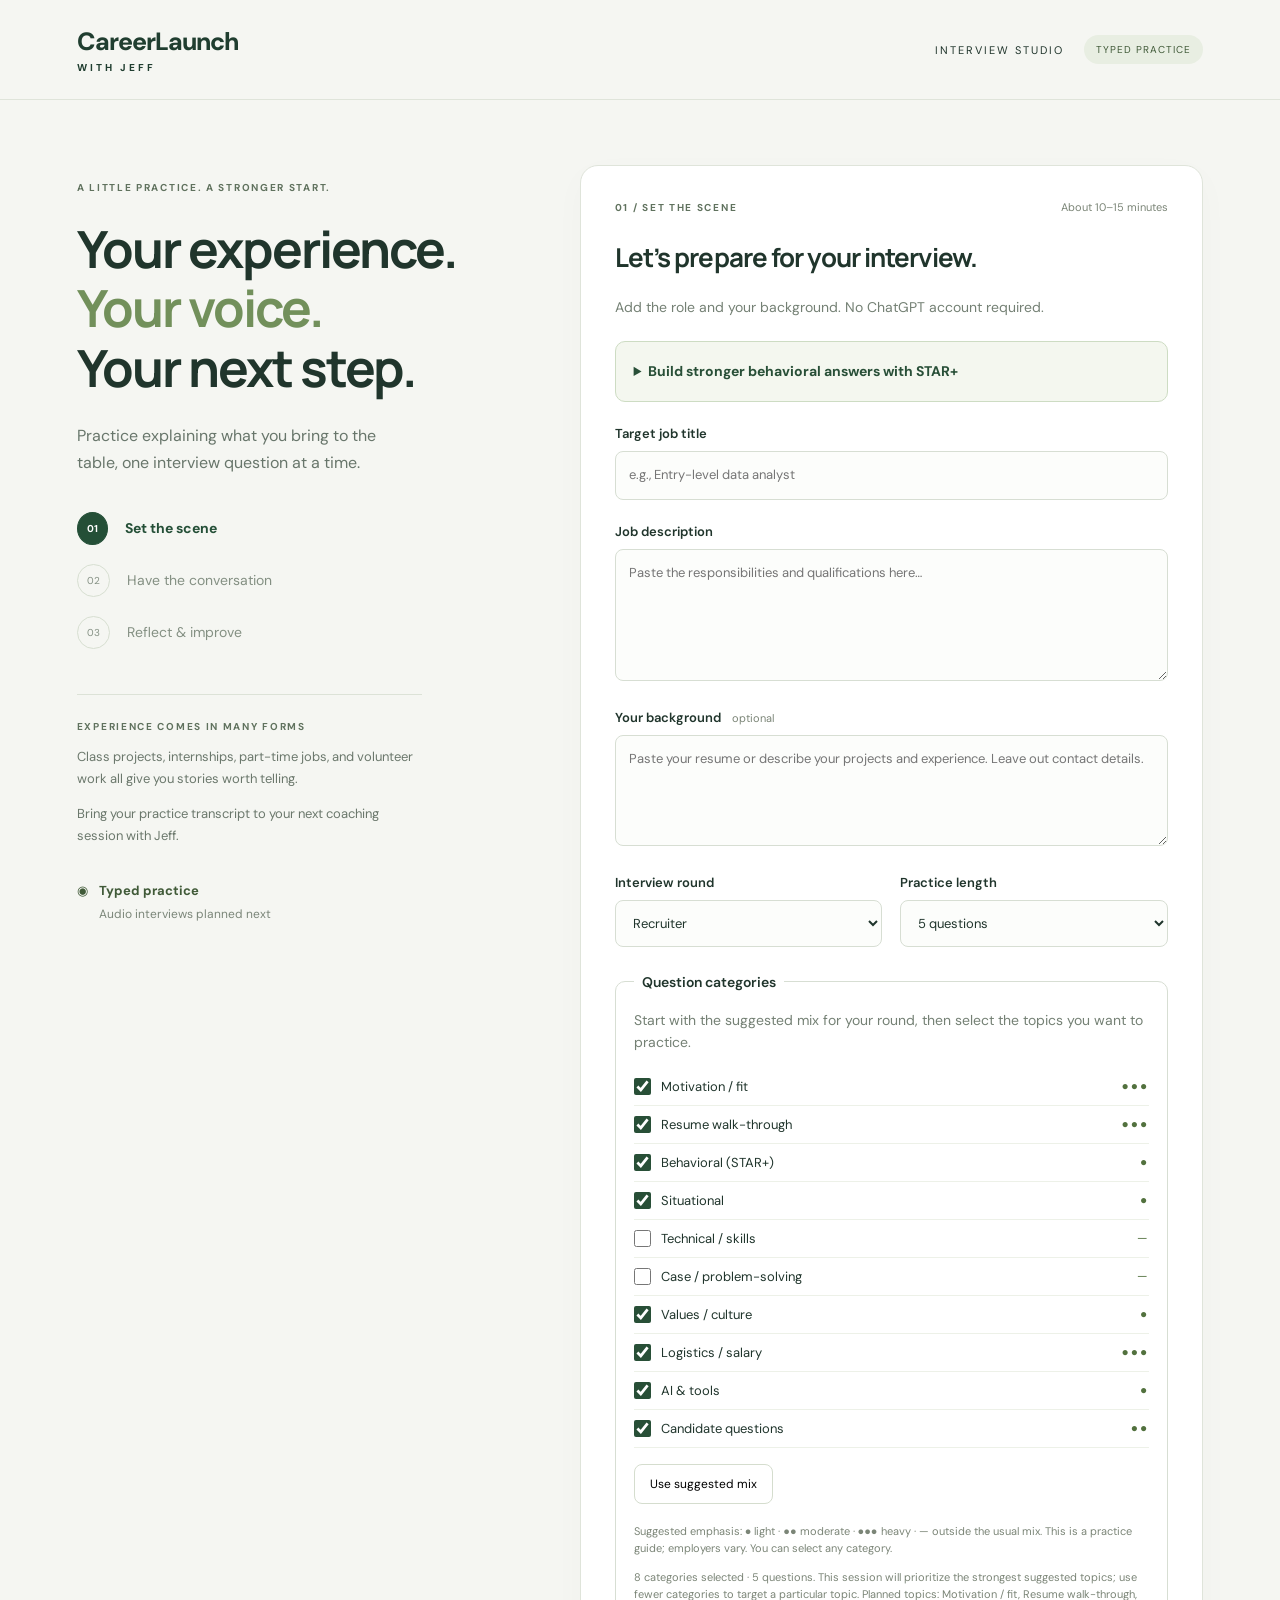
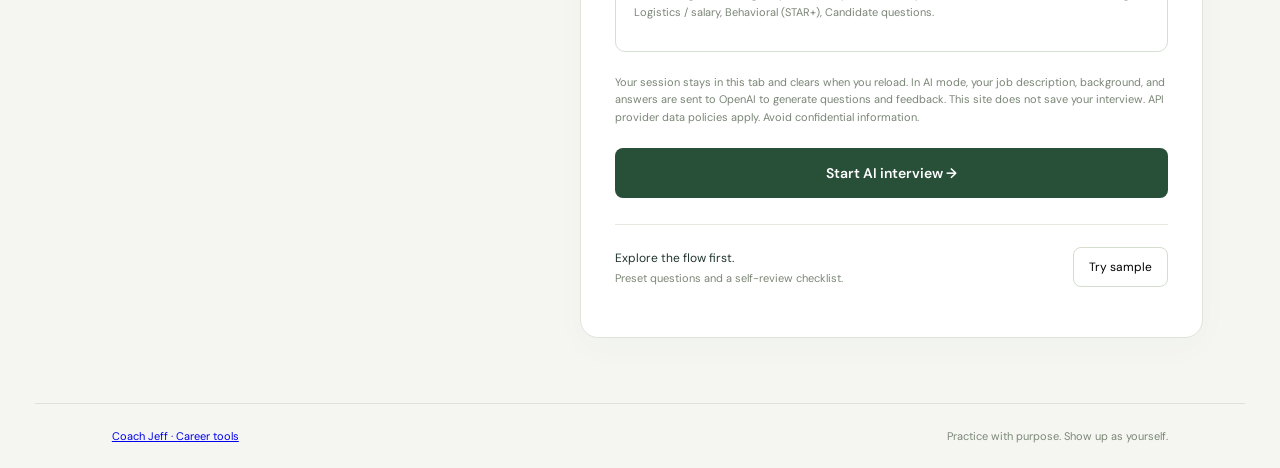
==== interview/index.html @ 8af9d95c "Add files via upload" ====
<!doctype html>
<html lang="en"><head><meta charset="utf-8"><meta name="viewport" content="width=device-width,initial-scale=1"><title>Interview Practice | Coach Jeff</title><meta name="description" content="Practice a typed interview tailored to your target job, then review your answers. No ChatGPT account required."><link rel="stylesheet" href="/interview/style.css"><script type="module" src="/interview/app.js"></script></head>
<body><header><a class="brand" href="/">CareerLaunch<span>WITH JEFF</span></a><div class="headerRight">INTERVIEW STUDIO <span class="pill">TYPED PRACTICE</span></div></header>
<main><aside><div class="eyebrow">A LITTLE PRACTICE. A STRONGER START.</div><h1>Your experience.<br><em>Your voice.</em><br>Your next step.</h1><p class="intro">Practice explaining what you bring to the table, one interview question at a time.</p><div class="steps" id="steps"><div class="step active"><span>01</span>Set the scene</div><div class="step"><span>02</span>Have the conversation</div><div class="step"><span>03</span>Reflect &amp; improve</div></div><div class="coach"><div class="eyebrow">EXPERIENCE COMES IN MANY FORMS</div><p>Class projects, internships, part-time jobs, and volunteer work all give you stories worth telling.</p><p>Bring your practice transcript to your next coaching session with Jeff.</p></div><div class="audio">◉ <strong>Typed practice</strong><span>Audio interviews planned next</span></div></aside>
<section class="panel"><section id="setup"><div class="panelTop"><span class="eyebrow">01 / SET THE SCENE</span><span class="small">About 10–15 minutes</span></div><h2 tabindex="-1">Let’s prepare for your interview.</h2><p class="muted">Add the role and your background. No ChatGPT account required.</p><details class="star-guide"><summary>Build stronger behavioral answers with STAR+</summary><p>Use this structure for questions about a past experience. For other question types, answer directly using a format that fits.</p><dl class="star-steps"><div><dt>S · Situation</dt><dd>Set the context.</dd></div><div><dt>T · Task</dt><dd>Explain your responsibility.</dd></div><div><dt>A · Action</dt><dd>Describe what you personally did.</dd></div><div><dt>R · Result</dt><dd>Share the outcome or lesson. Use numbers only when you know them.</dd></div><div class="star-plus"><dt>+ · Connect to the job posting</dt><dd>Name a skill or requirement in the posting and explain how your example prepares you to meet it.</dd></div></dl><p><strong>Example connection:</strong> “That experience improving inventory accuracy would help me meet your requirement for accurate reporting.” Use a connection supported by your own experience and the actual posting.</p></details><form id="setup-form"><label for="role">Target job title</label><input id="role" required maxlength="120" placeholder="e.g., Entry-level data analyst"><label for="job">Job description</label><textarea id="job" required maxlength="16000" rows="5" placeholder="Paste the responsibilities and qualifications here…"></textarea><label for="resume">Your background <span class="small">optional</span></label><textarea id="resume" maxlength="16000" rows="4" placeholder="Paste your resume or describe your projects and experience. Leave out contact details."></textarea><div class="two"><div><label for="round">Interview round</label><select id="round"><option value="pre-screen">Pre-screen</option><option value="recruiter" selected>Recruiter</option><option value="hiring-manager">Hiring manager</option><option value="technical-case">Technical / case</option><option value="panel">Panel</option><option value="final">Final</option></select></div><div><label for="length">Practice length</label><select id="length"><option value="5">5 questions</option><option value="8">8 questions</option></select></div></div><fieldset class="focus-options"><legend>Question categories</legend><p class="muted">Start with the suggested mix for your round, then select the topics you want to practice.</p><div id="focus-options"></div><button type="button" class="secondary" id="reset-focus">Use suggested mix</button><p class="small">Suggested emphasis: ● light · ●● moderate · ●●● heavy · — outside the usual mix. This is a practice guide; employers vary. You can select any category.</p><p class="small" id="focus-summary" role="status"></p></fieldset><p class="privacy">Your session stays in this tab and clears when you reload. In AI mode, your job description, background, and answers are sent to OpenAI to generate questions and feedback. This site does not save your interview. API provider data policies apply. Avoid confidential information.</p><button class="primary" id="start" type="submit">Start AI interview →</button></form><div class="sample"><span>Explore the flow first.<small>Preset questions and a self-review checklist.</small></span><button class="secondary" id="sample" type="button">Try sample</button></div></section>
<section id="interview" class="hidden"><div class="panelTop"><span class="eyebrow">02 / THE CONVERSATION</span><span class="pill" id="mode"></span></div><h2 id="interview-title" tabindex="-1"></h2><div class="progress"><div id="progress"></div></div><p class="small" id="count"></p><div class="conversation" id="conversation" role="log" aria-label="Interview transcript" aria-live="polite"></div><form id="answer-form"><div class="star-reminder" id="star-reminder"><strong>Behavioral answer? Use STAR+</strong><p>Situation → Task → Action → Result → <strong>Connect to the job posting.</strong></p><p>Close with how your example prepares you for a specific requirement of this role. For other questions, use a format that fits.</p></div><label for="answer">Your answer</label><textarea id="answer" maxlength="5000" rows="5" required aria-describedby="star-reminder" placeholder="For a behavioral question: explain the situation, your task, your actions, the result, and how it connects to the job posting."></textarea><button class="primary" id="send" type="submit">Send answer →</button></form><button class="primary hidden" id="back-review">Return to review →</button><div class="actions"><button data-download>Download transcript</button><button data-reset>Start over</button></div></section>
<section id="review" class="hidden"><div class="panelTop"><span class="eyebrow">03 / REFLECT &amp; IMPROVE</span><span class="pill" id="review-mode"></span></div><h2 tabindex="-1">You put in the practice.</h2><p class="muted">Choose one thing to strengthen for next time.</p><div id="feedback" class="report"></div><div id="self-review" class="review hidden"><h3>Review your answers</h3><p>This sample uses preset questions. It has not assessed your answers.</p><label class="check"><input type="checkbox">Did I answer the question directly?</label><label class="check"><input type="checkbox">For behavioral answers, did I explain the Situation and my Task?</label><label class="check"><input type="checkbox">Did I explain the Actions I personally took?</label><label class="check"><input type="checkbox">Did I include a specific Result or lesson?</label><label class="check"><input type="checkbox">Did I add the +: connect my example to a specific skill or requirement in the job posting? If I did not provide a posting in sample mode, have I identified one to check?</label><label class="check"><input type="checkbox">Does the answer sound like something I would actually say?</label><h3>Your next coaching conversation</h3><p>Pick the answer you found hardest and bring it to Jeff. Work together on a clearer example, then practice it again.</p></div><p id="ai-note" class="small">AI feedback is practice guidance, not a hiring prediction. Review suggestions before adopting them.</p><button class="primary" data-download>Download session &amp; review ↓</button><div class="actions"><button id="view-transcript">View transcript</button><button data-reset>Practice again</button></div></section>
<p class="status" id="status" role="status" aria-live="polite"></p><div id="error" class="error hidden" role="alert"></div></section></main><footer><a href="/">Coach Jeff · Career tools</a><span>Practice with purpose. Show up as yourself.</span></footer><noscript>This interview tool requires JavaScript. Enable it in your browser to practice.</noscript></body></html>
---- interview/style.css ----
@import url('https://fonts.googleapis.com/css2?family=DM+Sans:wght@400;500;600;700&family=Manrope:wght@400;500;600;700;800&display=swap');
*{box-sizing:border-box}body{margin:0;background:#f5f6f2;color:#20352c;font-family:'DM Sans',Arial,sans-serif;font-size:16px}header{height:100px;display:flex;align-items:center;justify-content:space-between;padding:0 6%;border-bottom:1px solid #dfe4da}.brand{text-decoration:none;color:#203e30;font-size:25px;font-weight:800;letter-spacing:-1px}.brand span{display:block;letter-spacing:3px;font-size:10px;margin-top:3px}.headerRight{display:flex;gap:20px;align-items:center;font-size:11px;letter-spacing:2px}.pill{font-size:10px;letter-spacing:1px;background:#e8eee2;padding:8px 12px;border-radius:30px;color:#405a38;white-space:nowrap}main{max-width:1370px;margin:auto;display:grid;grid-template-columns: .85fr 1.25fr;gap:7%;padding:65px 6%}aside{padding-top:16px}.eyebrow{font-size:10px;letter-spacing:1.7px;font-weight:700;color:#60725e}h1{font-family:'Manrope',Arial,sans-serif;font-size:clamp(34px,4vw,57px);line-height:1.16;letter-spacing:-2px;margin:25px 0}h1 em{font-style:normal;color:#72905b}.intro{color:#68766b;line-height:1.7;max-width:340px}.steps{margin:35px 0 45px;display:grid;gap:19px}.step{color:#849083;font-size:14px;display:flex;align-items:center;gap:17px}.step span{border:1px solid #d7dfd1;border-radius:50%;padding:9px;font-size:10px}.step.active{color:#244f37;font-weight:700}.step.active span{background:#244f37;color:white;border-color:#244f37}.coach{border-top:1px solid #dce2d7;padding-top:25px;max-width:345px}.coach p{font-size:13px;line-height:1.7;color:#6b786c}.audio{margin-top:35px;font-size:13px;color:#405a38}.audio strong{margin-left:8px}.audio span{display:block;color:#7b8679;font-size:12px;margin:7px 0 0 22px}.panel{background:white;border:1px solid #dfe4da;box-shadow:0 10px 35px #28422b06;border-radius:18px;padding:34px;min-width:0}.panelTop{display:flex;justify-content:space-between;gap:12px;align-items:center}h2{font-family:'Manrope',Arial,sans-serif;font-size:26px;letter-spacing:-.9px;line-height:1.3;margin-top:27px}.muted{color:#748074;font-size:14px;line-height:1.6}.small{font-size:11px;color:#7b8577;font-weight:400;letter-spacing:0}label{display:block;font-size:13px;font-weight:600;margin:23px 0 9px}label .small{margin-left:8px}input,textarea,select{width:100%;border:1px solid #d7ded3;background:#fcfdfb;border-radius:8px;padding:13px;font:inherit;font-size:13px;color:#20352c;line-height:1.6}textarea{resize:vertical;min-height:90px}input:focus,textarea:focus,select:focus{outline:2px solid #8ca578;outline-offset:2px}button:focus-visible,a:focus-visible{outline:3px solid #8ca578;outline-offset:4px}.two{display:grid;grid-template-columns:1fr 1fr;gap:18px}.privacy{font-size:11px;color:#798575;line-height:1.6;margin:22px 0}button{font:inherit;cursor:pointer;border:0;background:none}.primary{display:block;width:100%;background:#284f37;color:white;padding:16px;border-radius:8px;font-size:14px;font-weight:600}.primary:hover{background:#1d3e28}button:disabled{opacity:.55;cursor:wait}.sample{border-top:1px solid #e5e9df;margin-top:26px;padding-top:22px;display:flex;align-items:center;justify-content:space-between;gap:15px;font-size:12px}.sample small{display:block;color:#7b8675;font-size:11px;margin-top:5px}.secondary{border:1px solid #d5ddce;border-radius:8px;padding:11px 15px;white-space:nowrap;font-size:12px}.error{background:#fff1e9;padding:14px;color:#803d24;font-size:13px;line-height:1.6;border-radius:8px;margin:15px 0}.progress{height:4px;background:#edf1e8;border-radius:4px}.progress div{height:100%;background:#75975a;transition:width .2s}.conversation{max-height:420px;overflow:auto;margin:24px 0}.message{padding:18px 20px;background:#f3f6ee;border-radius:10px;margin-bottom:14px;white-space:pre-wrap}.message.user{background:#f8f8f6;margin-left:25px}.message span{font-size:10px;letter-spacing:1px;font-weight:700;color:#728166}.message p{font-size:14px;line-height:1.75;margin-bottom:0}.actions{display:flex;justify-content:space-between;margin-top:20px}.actions button{font-size:12px;color:#637459;text-decoration:underline}.review{background:#f4f7ef;padding:22px;border-radius:12px;margin:25px 0}.review h3{font-size:16px}.review p{font-size:13px;line-height:1.7;color:#66725f}.check{display:flex;align-items:flex-start;gap:12px;line-height:1.6;font-weight:400}.check input{width:auto;accent-color:#284f37;margin-top:3px}.report{white-space:pre-wrap;line-height:1.8;font-size:14px;margin:25px 0}footer{max-width:1210px;margin:0 auto;padding:25px 6%;border-top:1px solid #dce2d7;color:#7b8776;font-size:11px;display:flex;justify-content:space-between;gap:20px}@media(max-width:800px){header{height:80px;padding:0 6%}.headerRight{font-size:0;gap:0}main{display:block;padding-top:30px}h1{font-size:38px}aside{padding-bottom:25px}aside h1 br{display:none}h1 em{margin:0 8px}.steps,.coach,.audio{display:none}.intro{max-width:none}.panel{padding:23px}h2{font-size:23px}.two{gap:12px}.panelTop{flex-wrap:wrap}footer{margin-top:20px;flex-wrap:wrap}}

.hidden{display:none!important}.status{font-size:12px;color:#65755f;margin:16px 0}.message p{overflow-wrap:anywhere}.report{overflow-wrap:anywhere}button:disabled{cursor:not-allowed}aside h1{font-size:clamp(34px,4vw,54px)}
.focus-options{margin:26px 0 0;border:1px solid #d7ded3;border-radius:10px;padding:18px}.focus-options legend{padding:0 8px;font-size:14px;font-weight:600}.focus-options .muted{margin-top:0}.focus-option{display:flex;align-items:center;gap:10px;margin:0;padding:10px 0;font-weight:400;border-bottom:1px solid #edf1e8;cursor:pointer}.focus-option input{width:17px;height:17px;margin:0;accent-color:#284f37;flex:none}.focus-option span:first-of-type{flex:1}.focus-weight{font-size:12px;color:#52713e;min-width:50px;text-align:right;letter-spacing:2px}.focus-options .secondary{margin:16px 0 8px}.focus-options .small{line-height:1.6}

.star-guide,.star-reminder{margin:22px 0;padding:18px;border:1px solid #cddcc3;border-radius:10px;background:#f4f7ef;font-size:14px;line-height:1.65;overflow-wrap:anywhere}
.star-guide summary{font-weight:700;cursor:pointer;color:#284f37}
.star-guide summary:focus-visible{outline:3px solid #8ca578;outline-offset:4px}
.star-guide p,.star-reminder p{margin:10px 0 0;color:#405440}
.star-steps{margin:16px 0;display:grid;gap:10px}
.star-steps div{padding:10px 12px;background:#fff;border-radius:7px}
.star-steps dt{font-weight:700;color:#284f37}
.star-steps dd{margin:3px 0 0}
.star-steps .star-plus{border-left:4px solid #52713e;background:#e8eee2}
@media(max-width:600px){.star-guide,.star-reminder{padding:14px;font-size:14px}.star-steps div{padding:9px 10px}}
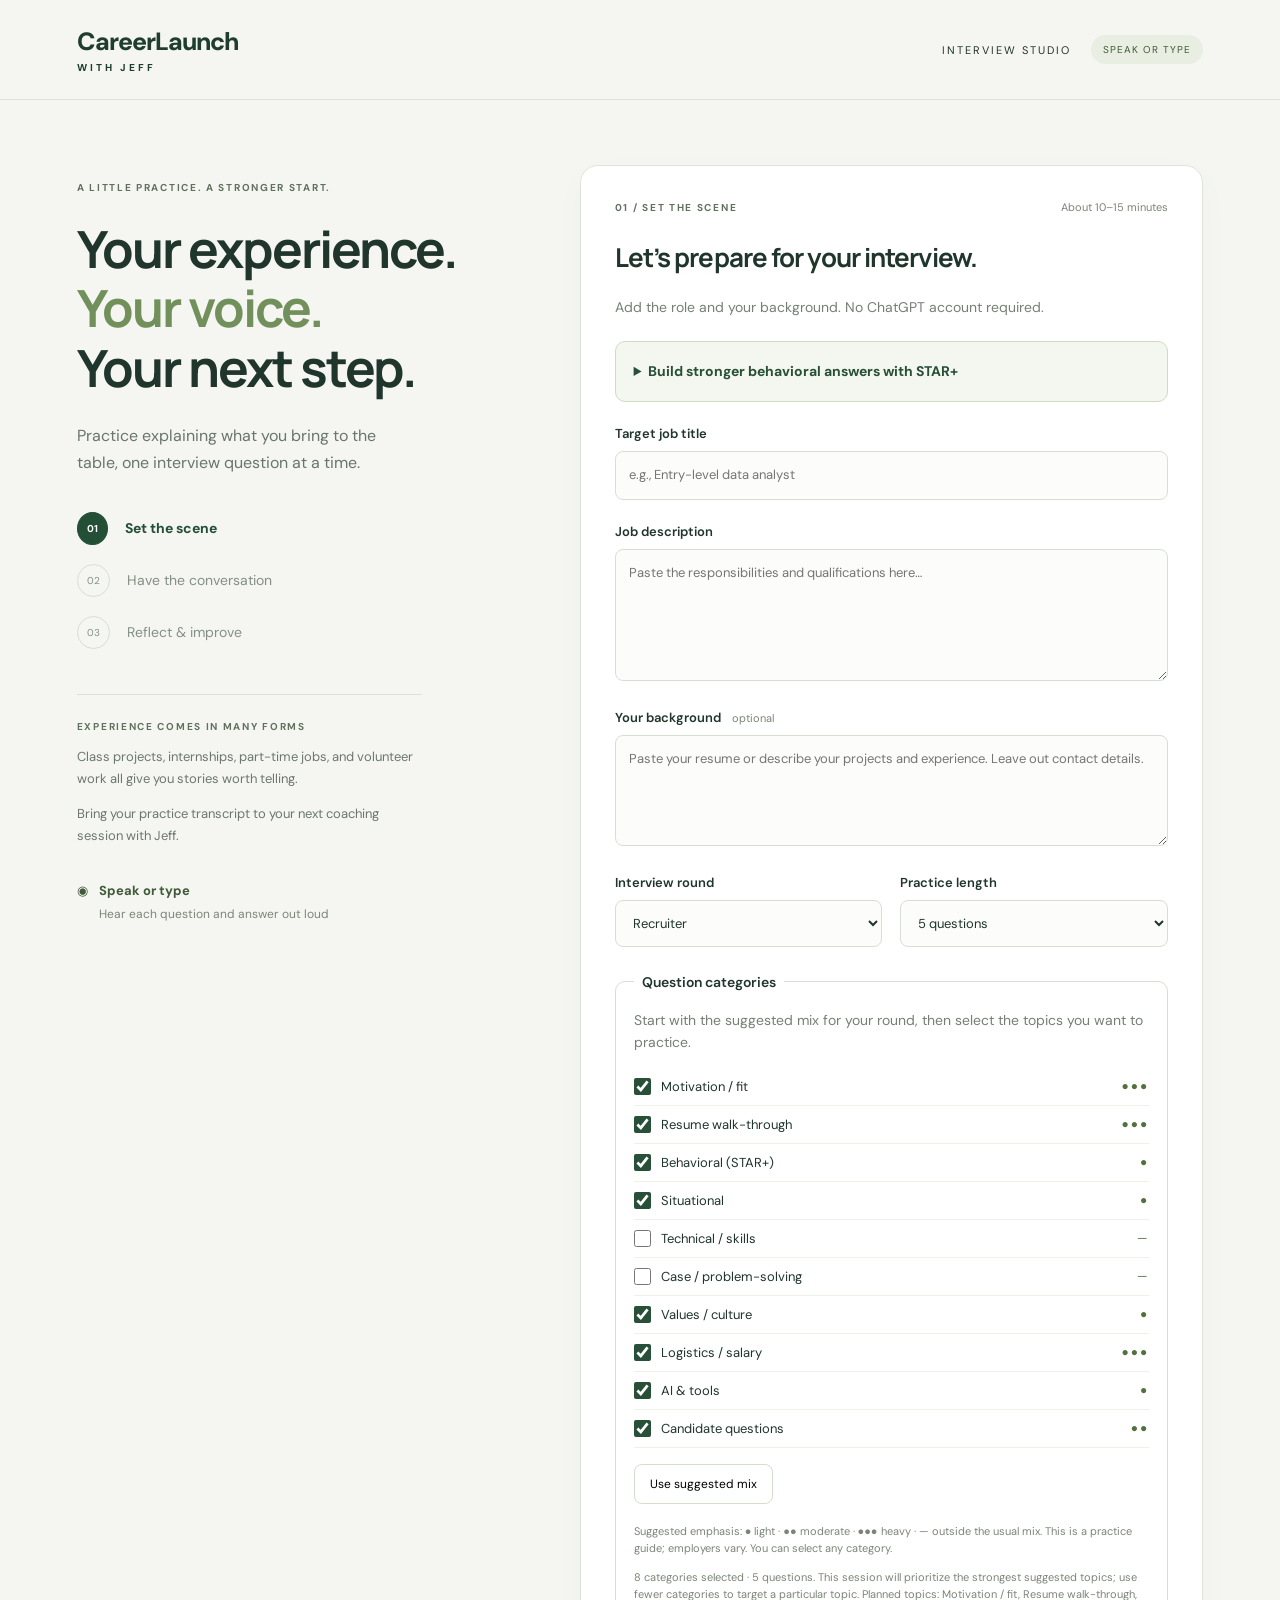
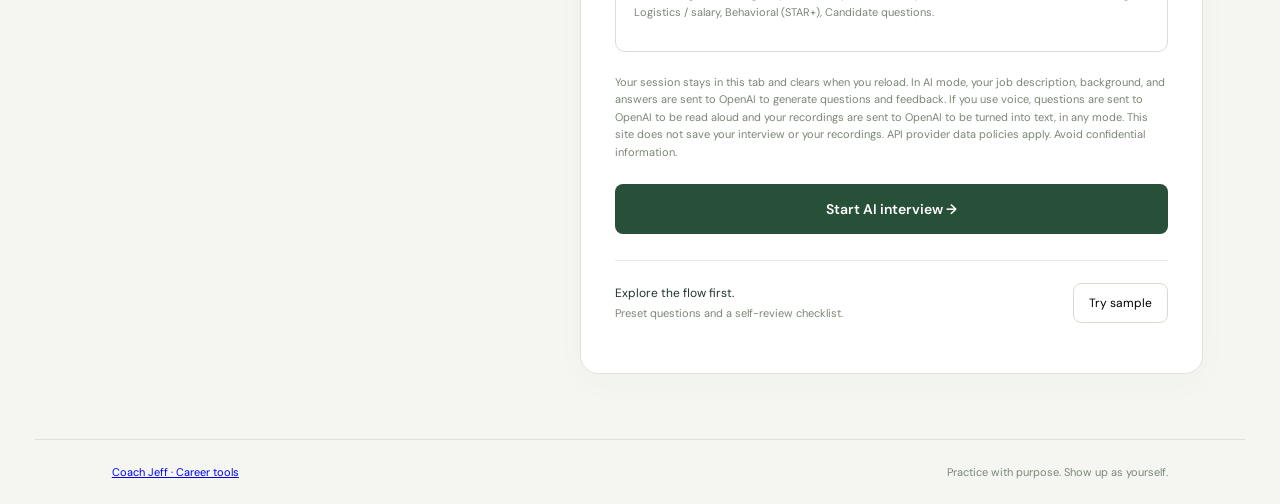
==== commit c012a214: "Add voice practice, 10-question option, and answer-by-answer feedback - Read interviewer questions a" ====
--- a/interview/index.html
+++ b/interview/index.html
@@ -1,8 +1,8 @@
 <!doctype html>
-<html lang="en"><head><meta charset="utf-8"><meta name="viewport" content="width=device-width,initial-scale=1"><title>Interview Practice | Coach Jeff</title><meta name="description" content="Practice a typed interview tailored to your target job, then review your answers. No ChatGPT account required."><link rel="stylesheet" href="/interview/style.css"><script type="module" src="/interview/app.js"></script></head>
-<body><header><a class="brand" href="/">CareerLaunch<span>WITH JEFF</span></a><div class="headerRight">INTERVIEW STUDIO <span class="pill">TYPED PRACTICE</span></div></header>
-<main><aside><div class="eyebrow">A LITTLE PRACTICE. A STRONGER START.</div><h1>Your experience.<br><em>Your voice.</em><br>Your next step.</h1><p class="intro">Practice explaining what you bring to the table, one interview question at a time.</p><div class="steps" id="steps"><div class="step active"><span>01</span>Set the scene</div><div class="step"><span>02</span>Have the conversation</div><div class="step"><span>03</span>Reflect &amp; improve</div></div><div class="coach"><div class="eyebrow">EXPERIENCE COMES IN MANY FORMS</div><p>Class projects, internships, part-time jobs, and volunteer work all give you stories worth telling.</p><p>Bring your practice transcript to your next coaching session with Jeff.</p></div><div class="audio">◉ <strong>Typed practice</strong><span>Audio interviews planned next</span></div></aside>
-<section class="panel"><section id="setup"><div class="panelTop"><span class="eyebrow">01 / SET THE SCENE</span><span class="small">About 10–15 minutes</span></div><h2 tabindex="-1">Let’s prepare for your interview.</h2><p class="muted">Add the role and your background. No ChatGPT account required.</p><details class="star-guide"><summary>Build stronger behavioral answers with STAR+</summary><p>Use this structure for questions about a past experience. For other question types, answer directly using a format that fits.</p><dl class="star-steps"><div><dt>S · Situation</dt><dd>Set the context.</dd></div><div><dt>T · Task</dt><dd>Explain your responsibility.</dd></div><div><dt>A · Action</dt><dd>Describe what you personally did.</dd></div><div><dt>R · Result</dt><dd>Share the outcome or lesson. Use numbers only when you know them.</dd></div><div class="star-plus"><dt>+ · Connect to the job posting</dt><dd>Name a skill or requirement in the posting and explain how your example prepares you to meet it.</dd></div></dl><p><strong>Example connection:</strong> “That experience improving inventory accuracy would help me meet your requirement for accurate reporting.” Use a connection supported by your own experience and the actual posting.</p></details><form id="setup-form"><label for="role">Target job title</label><input id="role" required maxlength="120" placeholder="e.g., Entry-level data analyst"><label for="job">Job description</label><textarea id="job" required maxlength="16000" rows="5" placeholder="Paste the responsibilities and qualifications here…"></textarea><label for="resume">Your background <span class="small">optional</span></label><textarea id="resume" maxlength="16000" rows="4" placeholder="Paste your resume or describe your projects and experience. Leave out contact details."></textarea><div class="two"><div><label for="round">Interview round</label><select id="round"><option value="pre-screen">Pre-screen</option><option value="recruiter" selected>Recruiter</option><option value="hiring-manager">Hiring manager</option><option value="technical-case">Technical / case</option><option value="panel">Panel</option><option value="final">Final</option></select></div><div><label for="length">Practice length</label><select id="length"><option value="5">5 questions</option><option value="8">8 questions</option></select></div></div><fieldset class="focus-options"><legend>Question categories</legend><p class="muted">Start with the suggested mix for your round, then select the topics you want to practice.</p><div id="focus-options"></div><button type="button" class="secondary" id="reset-focus">Use suggested mix</button><p class="small">Suggested emphasis: ● light · ●● moderate · ●●● heavy · — outside the usual mix. This is a practice guide; employers vary. You can select any category.</p><p class="small" id="focus-summary" role="status"></p></fieldset><p class="privacy">Your session stays in this tab and clears when you reload. In AI mode, your job description, background, and answers are sent to OpenAI to generate questions and feedback. This site does not save your interview. API provider data policies apply. Avoid confidential information.</p><button class="primary" id="start" type="submit">Start AI interview →</button></form><div class="sample"><span>Explore the flow first.<small>Preset questions and a self-review checklist.</small></span><button class="secondary" id="sample" type="button">Try sample</button></div></section>
-<section id="interview" class="hidden"><div class="panelTop"><span class="eyebrow">02 / THE CONVERSATION</span><span class="pill" id="mode"></span></div><h2 id="interview-title" tabindex="-1"></h2><div class="progress"><div id="progress"></div></div><p class="small" id="count"></p><div class="conversation" id="conversation" role="log" aria-label="Interview transcript" aria-live="polite"></div><form id="answer-form"><div class="star-reminder" id="star-reminder"><strong>Behavioral answer? Use STAR+</strong><p>Situation → Task → Action → Result → <strong>Connect to the job posting.</strong></p><p>Close with how your example prepares you for a specific requirement of this role. For other questions, use a format that fits.</p></div><label for="answer">Your answer</label><textarea id="answer" maxlength="5000" rows="5" required aria-describedby="star-reminder" placeholder="For a behavioral question: explain the situation, your task, your actions, the result, and how it connects to the job posting."></textarea><button class="primary" id="send" type="submit">Send answer →</button></form><button class="primary hidden" id="back-review">Return to review →</button><div class="actions"><button data-download>Download transcript</button><button data-reset>Start over</button></div></section>
-<section id="review" class="hidden"><div class="panelTop"><span class="eyebrow">03 / REFLECT &amp; IMPROVE</span><span class="pill" id="review-mode"></span></div><h2 tabindex="-1">You put in the practice.</h2><p class="muted">Choose one thing to strengthen for next time.</p><div id="feedback" class="report"></div><div id="self-review" class="review hidden"><h3>Review your answers</h3><p>This sample uses preset questions. It has not assessed your answers.</p><label class="check"><input type="checkbox">Did I answer the question directly?</label><label class="check"><input type="checkbox">For behavioral answers, did I explain the Situation and my Task?</label><label class="check"><input type="checkbox">Did I explain the Actions I personally took?</label><label class="check"><input type="checkbox">Did I include a specific Result or lesson?</label><label class="check"><input type="checkbox">Did I add the +: connect my example to a specific skill or requirement in the job posting? If I did not provide a posting in sample mode, have I identified one to check?</label><label class="check"><input type="checkbox">Does the answer sound like something I would actually say?</label><h3>Your next coaching conversation</h3><p>Pick the answer you found hardest and bring it to Jeff. Work together on a clearer example, then practice it again.</p></div><p id="ai-note" class="small">AI feedback is practice guidance, not a hiring prediction. Review suggestions before adopting them.</p><button class="primary" data-download>Download session &amp; review ↓</button><div class="actions"><button id="view-transcript">View transcript</button><button data-reset>Practice again</button></div></section>
+<html lang="en"><head><meta charset="utf-8"><meta name="viewport" content="width=device-width,initial-scale=1"><title>Interview Practice | Coach Jeff</title><meta name="description" content="Practice a spoken or typed interview tailored to your target job, then review your answers. No ChatGPT account required."><link rel="stylesheet" href="/interview/style.css"><script type="module" src="/interview/app.js"></script></head>
+<body><header><a class="brand" href="/">CareerLaunch<span>WITH JEFF</span></a><div class="headerRight">INTERVIEW STUDIO <span class="pill">SPEAK OR TYPE</span></div></header>
+<main><aside><div class="eyebrow">A LITTLE PRACTICE. A STRONGER START.</div><h1>Your experience.<br><em>Your voice.</em><br>Your next step.</h1><p class="intro">Practice explaining what you bring to the table, one interview question at a time.</p><div class="steps" id="steps"><div class="step active"><span>01</span>Set the scene</div><div class="step"><span>02</span>Have the conversation</div><div class="step"><span>03</span>Reflect &amp; improve</div></div><div class="coach"><div class="eyebrow">EXPERIENCE COMES IN MANY FORMS</div><p>Class projects, internships, part-time jobs, and volunteer work all give you stories worth telling.</p><p>Bring your practice transcript to your next coaching session with Jeff.</p></div><div class="audio">◉ <strong>Speak or type</strong><span>Hear each question and answer out loud</span></div></aside>
+<section class="panel"><section id="setup"><div class="panelTop"><span class="eyebrow">01 / SET THE SCENE</span><span class="small">About 10–15 minutes</span></div><h2 tabindex="-1">Let’s prepare for your interview.</h2><p class="muted">Add the role and your background. No ChatGPT account required.</p><details class="star-guide"><summary>Build stronger behavioral answers with STAR+</summary><p>Use this structure for questions about a past experience. For other question types, answer directly using a format that fits.</p><dl class="star-steps"><div><dt>S · Situation</dt><dd>Set the context.</dd></div><div><dt>T · Task</dt><dd>Explain your responsibility.</dd></div><div><dt>A · Action</dt><dd>Describe what you personally did.</dd></div><div><dt>R · Result</dt><dd>Share the outcome or lesson. Use numbers only when you know them.</dd></div><div class="star-plus"><dt>+ · Connect to the job posting</dt><dd>Name a skill or requirement in the posting and explain how your example prepares you to meet it.</dd></div></dl><p><strong>Example connection:</strong> “That experience improving inventory accuracy would help me meet your requirement for accurate reporting.” Use a connection supported by your own experience and the actual posting.</p></details><form id="setup-form"><label for="role">Target job title</label><input id="role" required maxlength="120" placeholder="e.g., Entry-level data analyst"><label for="job">Job description</label><textarea id="job" required maxlength="16000" rows="5" placeholder="Paste the responsibilities and qualifications here…"></textarea><label for="resume">Your background <span class="small">optional</span></label><textarea id="resume" maxlength="16000" rows="4" placeholder="Paste your resume or describe your projects and experience. Leave out contact details."></textarea><div class="two"><div><label for="round">Interview round</label><select id="round"><option value="pre-screen">Pre-screen</option><option value="recruiter" selected>Recruiter</option><option value="hiring-manager">Hiring manager</option><option value="technical-case">Technical / case</option><option value="panel">Panel</option><option value="final">Final</option></select></div><div><label for="length">Practice length</label><select id="length"><option value="5">5 questions</option><option value="8">8 questions</option><option value="10">10 questions</option></select></div></div><fieldset class="focus-options"><legend>Question categories</legend><p class="muted">Start with the suggested mix for your round, then select the topics you want to practice.</p><div id="focus-options"></div><button type="button" class="secondary" id="reset-focus">Use suggested mix</button><p class="small">Suggested emphasis: ● light · ●● moderate · ●●● heavy · — outside the usual mix. This is a practice guide; employers vary. You can select any category.</p><p class="small" id="focus-summary" role="status"></p></fieldset><p class="privacy">Your session stays in this tab and clears when you reload. In AI mode, your job description, background, and answers are sent to OpenAI to generate questions and feedback. If you use voice, questions are sent to OpenAI to be read aloud and your recordings are sent to OpenAI to be turned into text, in any mode. This site does not save your interview or your recordings. API provider data policies apply. Avoid confidential information.</p><button class="primary" id="start" type="submit">Start AI interview →</button></form><div class="sample"><span>Explore the flow first.<small>Preset questions and a self-review checklist.</small></span><button class="secondary" id="sample" type="button">Try sample</button></div></section>
+<section id="interview" class="hidden"><div class="panelTop"><span class="eyebrow">02 / THE CONVERSATION</span><span class="pill" id="mode"></span></div><h2 id="interview-title" tabindex="-1"></h2><div class="progress"><div id="progress"></div></div><p class="small" id="count"></p><label class="check voice-toggle"><input type="checkbox" id="read-aloud" checked>🔊 Read questions aloud</label><div class="conversation" id="conversation" role="log" aria-label="Interview transcript" aria-live="polite"></div><form id="answer-form"><div class="star-reminder" id="star-reminder"><strong>Behavioral answer? Use STAR+</strong><p>Situation → Task → Action → Result → <strong>Connect to the job posting.</strong></p><p>Close with how your example prepares you for a specific requirement of this role. For other questions, use a format that fits.</p></div><label for="answer">Your answer</label><textarea id="answer" maxlength="5000" rows="5" required aria-describedby="star-reminder" placeholder="For a behavioral question: explain the situation, your task, your actions, the result, and how it connects to the job posting."></textarea><div class="voice-row"><button type="button" class="secondary" id="record">🎤 Answer out loud</button><span class="small" id="voice-status" role="status" aria-live="polite"></span></div><p class="small">Speak your answer, then check the text before sending. You can also type, or do both.</p><button class="primary" id="send" type="submit">Send answer →</button></form><button class="primary hidden" id="back-review">Return to review →</button><div class="actions"><button data-download>Download transcript</button><button data-reset>Start over</button></div></section>
+<section id="review" class="hidden"><div class="panelTop"><span class="eyebrow">03 / REFLECT &amp; IMPROVE</span><span class="pill" id="review-mode"></span></div><h2 tabindex="-1">You put in the practice.</h2><p class="muted">Choose one thing to strengthen for next time.</p><div id="feedback" class="report"></div><div id="delivery" class="review hidden"><h3>How you sounded</h3><p>For answers you spoke. Counts come from the automatic transcript, so they are approximate. Time and pace guides are practice rules of thumb, not hiring rules.</p><ul id="delivery-list" class="delivery-list"></ul></div><div id="self-review" class="review hidden"><h3>Review your answers</h3><p>This sample uses preset questions. It has not assessed your answers.</p><label class="check"><input type="checkbox">Did I answer the question directly?</label><label class="check"><input type="checkbox">For behavioral answers, did I explain the Situation and my Task?</label><label class="check"><input type="checkbox">Did I explain the Actions I personally took?</label><label class="check"><input type="checkbox">Did I include a specific Result or lesson?</label><label class="check"><input type="checkbox">Did I add the +: connect my example to a specific skill or requirement in the job posting? If I did not provide a posting in sample mode, have I identified one to check?</label><label class="check"><input type="checkbox">Does the answer sound like something I would actually say?</label><h3>Your next coaching conversation</h3><p>Pick the answer you found hardest and bring it to Jeff. Work together on a clearer example, then practice it again.</p></div><p id="ai-note" class="small">AI feedback is practice guidance, not a hiring prediction. Review suggestions before adopting them.</p><button class="primary" data-download>Download session &amp; review ↓</button><div class="actions"><button id="view-transcript">View transcript</button><button data-reset>Practice again</button></div></section>
 <p class="status" id="status" role="status" aria-live="polite"></p><div id="error" class="error hidden" role="alert"></div></section></main><footer><a href="/">Coach Jeff · Career tools</a><span>Practice with purpose. Show up as yourself.</span></footer><noscript>This interview tool requires JavaScript. Enable it in your browser to practice.</noscript></body></html>
--- a/interview/style.css
+++ b/interview/style.css
@@ -14,3 +14,13 @@
 .star-steps dd{margin:3px 0 0}
 .star-steps .star-plus{border-left:4px solid #52713e;background:#e8eee2}
 @media(max-width:600px){.star-guide,.star-reminder{padding:14px;font-size:14px}.star-steps div{padding:9px 10px}}
+
+.voice-toggle{margin:18px 0 0;font-size:13px}
+.message .play{display:inline-block;margin-top:10px;font-size:12px;color:#284f37;border:1px solid #cddcc3;border-radius:20px;padding:5px 12px;background:#fff}
+.message .play:hover{background:#e8eee2}
+.voice-row{display:flex;align-items:center;gap:14px;flex-wrap:wrap;margin:14px 0 6px}
+#record{font-size:13px;padding:12px 16px}
+#record.recording{background:#fff1e9;border-color:#e3b8a3;color:#803d24;font-weight:600}
+.delivery-list{list-style:none;padding:0;margin:12px 0 0;display:grid;gap:10px}
+.delivery-list li{background:#fff;border-radius:7px;padding:10px 12px;font-size:13px;line-height:1.6}
+.delivery-list em{display:block;font-style:normal;color:#803d24;font-size:12px;margin-top:3px}
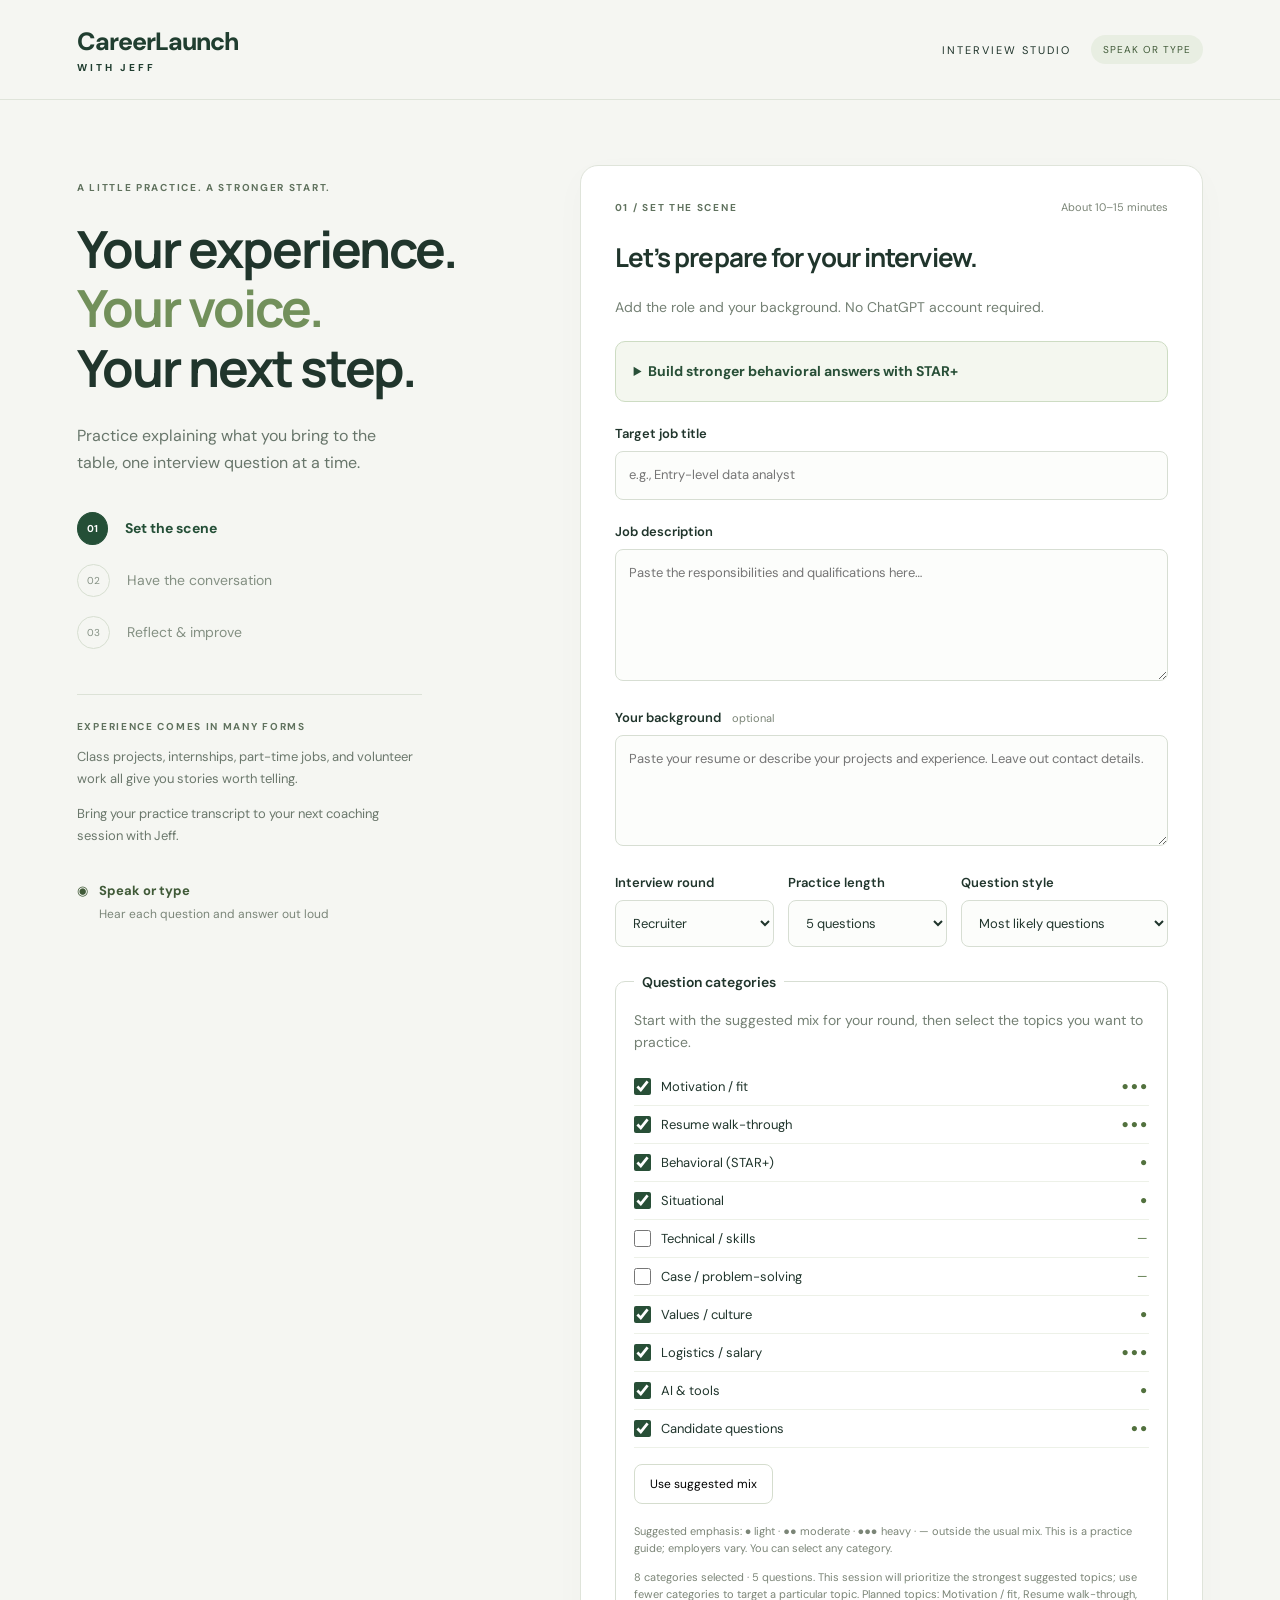
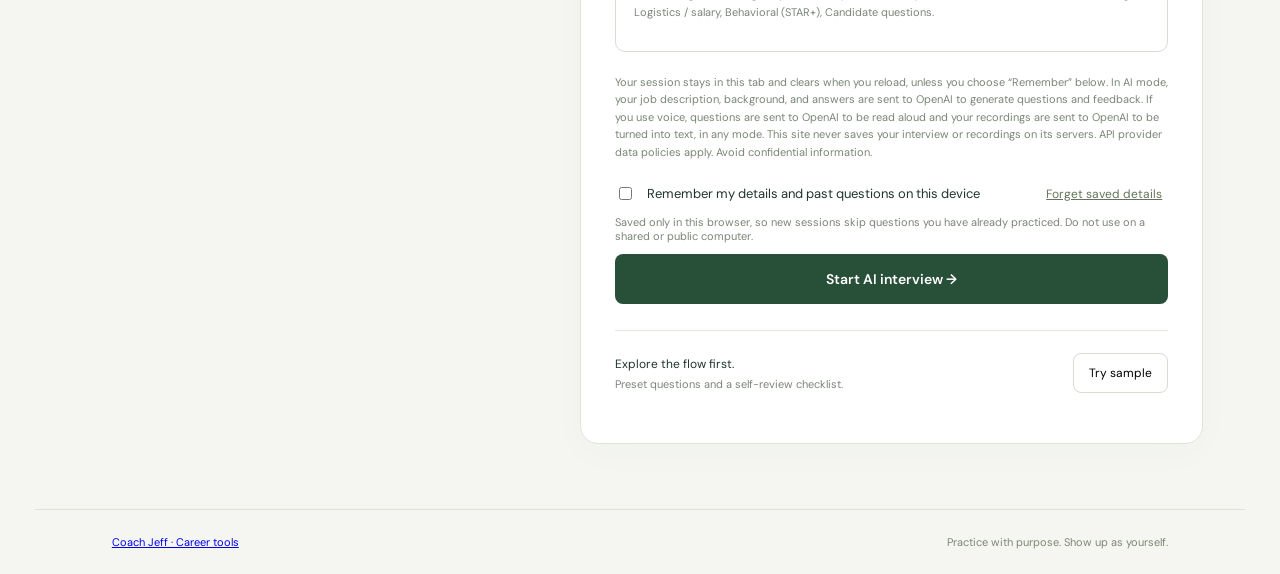
==== commit 5e7f127a: "Add question style, practice-again modes, and remembered details - Question style: most likely / lik" ====
--- a/interview/index.html
+++ b/interview/index.html
@@ -2,7 +2,7 @@
 <html lang="en"><head><meta charset="utf-8"><meta name="viewport" content="width=device-width,initial-scale=1"><title>Interview Practice | Coach Jeff</title><meta name="description" content="Practice a spoken or typed interview tailored to your target job, then review your answers. No ChatGPT account required."><link rel="stylesheet" href="/interview/style.css"><script type="module" src="/interview/app.js"></script></head>
 <body><header><a class="brand" href="/">CareerLaunch<span>WITH JEFF</span></a><div class="headerRight">INTERVIEW STUDIO <span class="pill">SPEAK OR TYPE</span></div></header>
 <main><aside><div class="eyebrow">A LITTLE PRACTICE. A STRONGER START.</div><h1>Your experience.<br><em>Your voice.</em><br>Your next step.</h1><p class="intro">Practice explaining what you bring to the table, one interview question at a time.</p><div class="steps" id="steps"><div class="step active"><span>01</span>Set the scene</div><div class="step"><span>02</span>Have the conversation</div><div class="step"><span>03</span>Reflect &amp; improve</div></div><div class="coach"><div class="eyebrow">EXPERIENCE COMES IN MANY FORMS</div><p>Class projects, internships, part-time jobs, and volunteer work all give you stories worth telling.</p><p>Bring your practice transcript to your next coaching session with Jeff.</p></div><div class="audio">◉ <strong>Speak or type</strong><span>Hear each question and answer out loud</span></div></aside>
-<section class="panel"><section id="setup"><div class="panelTop"><span class="eyebrow">01 / SET THE SCENE</span><span class="small">About 10–15 minutes</span></div><h2 tabindex="-1">Let’s prepare for your interview.</h2><p class="muted">Add the role and your background. No ChatGPT account required.</p><details class="star-guide"><summary>Build stronger behavioral answers with STAR+</summary><p>Use this structure for questions about a past experience. For other question types, answer directly using a format that fits.</p><dl class="star-steps"><div><dt>S · Situation</dt><dd>Set the context.</dd></div><div><dt>T · Task</dt><dd>Explain your responsibility.</dd></div><div><dt>A · Action</dt><dd>Describe what you personally did.</dd></div><div><dt>R · Result</dt><dd>Share the outcome or lesson. Use numbers only when you know them.</dd></div><div class="star-plus"><dt>+ · Connect to the job posting</dt><dd>Name a skill or requirement in the posting and explain how your example prepares you to meet it.</dd></div></dl><p><strong>Example connection:</strong> “That experience improving inventory accuracy would help me meet your requirement for accurate reporting.” Use a connection supported by your own experience and the actual posting.</p></details><form id="setup-form"><label for="role">Target job title</label><input id="role" required maxlength="120" placeholder="e.g., Entry-level data analyst"><label for="job">Job description</label><textarea id="job" required maxlength="16000" rows="5" placeholder="Paste the responsibilities and qualifications here…"></textarea><label for="resume">Your background <span class="small">optional</span></label><textarea id="resume" maxlength="16000" rows="4" placeholder="Paste your resume or describe your projects and experience. Leave out contact details."></textarea><div class="two"><div><label for="round">Interview round</label><select id="round"><option value="pre-screen">Pre-screen</option><option value="recruiter" selected>Recruiter</option><option value="hiring-manager">Hiring manager</option><option value="technical-case">Technical / case</option><option value="panel">Panel</option><option value="final">Final</option></select></div><div><label for="length">Practice length</label><select id="length"><option value="5">5 questions</option><option value="8">8 questions</option><option value="10">10 questions</option></select></div></div><fieldset class="focus-options"><legend>Question categories</legend><p class="muted">Start with the suggested mix for your round, then select the topics you want to practice.</p><div id="focus-options"></div><button type="button" class="secondary" id="reset-focus">Use suggested mix</button><p class="small">Suggested emphasis: ● light · ●● moderate · ●●● heavy · — outside the usual mix. This is a practice guide; employers vary. You can select any category.</p><p class="small" id="focus-summary" role="status"></p></fieldset><p class="privacy">Your session stays in this tab and clears when you reload. In AI mode, your job description, background, and answers are sent to OpenAI to generate questions and feedback. If you use voice, questions are sent to OpenAI to be read aloud and your recordings are sent to OpenAI to be turned into text, in any mode. This site does not save your interview or your recordings. API provider data policies apply. Avoid confidential information.</p><button class="primary" id="start" type="submit">Start AI interview →</button></form><div class="sample"><span>Explore the flow first.<small>Preset questions and a self-review checklist.</small></span><button class="secondary" id="sample" type="button">Try sample</button></div></section>
+<section class="panel"><section id="setup"><div class="panelTop"><span class="eyebrow">01 / SET THE SCENE</span><span class="small">About 10–15 minutes</span></div><h2 tabindex="-1">Let’s prepare for your interview.</h2><p class="muted">Add the role and your background. No ChatGPT account required.</p><details class="star-guide"><summary>Build stronger behavioral answers with STAR+</summary><p>Use this structure for questions about a past experience. For other question types, answer directly using a format that fits.</p><dl class="star-steps"><div><dt>S · Situation</dt><dd>Set the context.</dd></div><div><dt>T · Task</dt><dd>Explain your responsibility.</dd></div><div><dt>A · Action</dt><dd>Describe what you personally did.</dd></div><div><dt>R · Result</dt><dd>Share the outcome or lesson. Use numbers only when you know them.</dd></div><div class="star-plus"><dt>+ · Connect to the job posting</dt><dd>Name a skill or requirement in the posting and explain how your example prepares you to meet it.</dd></div></dl><p><strong>Example connection:</strong> “That experience improving inventory accuracy would help me meet your requirement for accurate reporting.” Use a connection supported by your own experience and the actual posting.</p></details><div id="saved-session" class="saved hidden"><strong>Welcome back.</strong> <span id="saved-summary"></span><p>Build on your last practice, or change the details below for a new session.</p><div class="again-buttons"><button type="button" class="secondary" id="saved-redo">↻ Redo those questions</button><button type="button" class="secondary" id="saved-weak">◎ New questions on my weak spots</button></div></div><form id="setup-form"><label for="role">Target job title</label><input id="role" required maxlength="120" placeholder="e.g., Entry-level data analyst"><label for="job">Job description</label><textarea id="job" required maxlength="16000" rows="5" placeholder="Paste the responsibilities and qualifications here…"></textarea><label for="resume">Your background <span class="small">optional</span></label><textarea id="resume" maxlength="16000" rows="4" placeholder="Paste your resume or describe your projects and experience. Leave out contact details."></textarea><div class="three"><div><label for="round">Interview round</label><select id="round"><option value="pre-screen">Pre-screen</option><option value="recruiter" selected>Recruiter</option><option value="hiring-manager">Hiring manager</option><option value="technical-case">Technical / case</option><option value="panel">Panel</option><option value="final">Final</option></select></div><div><label for="length">Practice length</label><select id="length"><option value="5">5 questions</option><option value="8">8 questions</option><option value="10">10 questions</option></select></div><div><label for="style">Question style</label><select id="style"><option value="likely" selected>Most likely questions</option><option value="mixed">Likely + a curveball or two</option><option value="curveball">Curveball challenge</option></select></div></div><fieldset class="focus-options"><legend>Question categories</legend><p class="muted">Start with the suggested mix for your round, then select the topics you want to practice.</p><div id="focus-options"></div><button type="button" class="secondary" id="reset-focus">Use suggested mix</button><p class="small">Suggested emphasis: ● light · ●● moderate · ●●● heavy · — outside the usual mix. This is a practice guide; employers vary. You can select any category.</p><p class="small" id="focus-summary" role="status"></p></fieldset><p class="privacy">Your session stays in this tab and clears when you reload, unless you choose “Remember” below. In AI mode, your job description, background, and answers are sent to OpenAI to generate questions and feedback. If you use voice, questions are sent to OpenAI to be read aloud and your recordings are sent to OpenAI to be turned into text, in any mode. This site never saves your interview or recordings on its servers. API provider data policies apply. Avoid confidential information.</p><div class="remember-row"><label class="check"><input type="checkbox" id="remember">Remember my details and past questions on this device</label><button type="button" class="link" id="forget">Forget saved details</button></div><p class="small">Saved only in this browser, so new sessions skip questions you have already practiced. Do not use on a shared or public computer.</p><button class="primary" id="start" type="submit">Start AI interview →</button></form><div class="sample"><span>Explore the flow first.<small>Preset questions and a self-review checklist.</small></span><button class="secondary" id="sample" type="button">Try sample</button></div></section>
 <section id="interview" class="hidden"><div class="panelTop"><span class="eyebrow">02 / THE CONVERSATION</span><span class="pill" id="mode"></span></div><h2 id="interview-title" tabindex="-1"></h2><div class="progress"><div id="progress"></div></div><p class="small" id="count"></p><label class="check voice-toggle"><input type="checkbox" id="read-aloud" checked>🔊 Read questions aloud</label><div class="conversation" id="conversation" role="log" aria-label="Interview transcript" aria-live="polite"></div><form id="answer-form"><div class="star-reminder" id="star-reminder"><strong>Behavioral answer? Use STAR+</strong><p>Situation → Task → Action → Result → <strong>Connect to the job posting.</strong></p><p>Close with how your example prepares you for a specific requirement of this role. For other questions, use a format that fits.</p></div><label for="answer">Your answer</label><textarea id="answer" maxlength="5000" rows="5" required aria-describedby="star-reminder" placeholder="For a behavioral question: explain the situation, your task, your actions, the result, and how it connects to the job posting."></textarea><div class="voice-row"><button type="button" class="secondary" id="record">🎤 Answer out loud</button><span class="small" id="voice-status" role="status" aria-live="polite"></span></div><p class="small">Speak your answer, then check the text before sending. You can also type, or do both.</p><button class="primary" id="send" type="submit">Send answer →</button></form><button class="primary hidden" id="back-review">Return to review →</button><div class="actions"><button data-download>Download transcript</button><button data-reset>Start over</button></div></section>
-<section id="review" class="hidden"><div class="panelTop"><span class="eyebrow">03 / REFLECT &amp; IMPROVE</span><span class="pill" id="review-mode"></span></div><h2 tabindex="-1">You put in the practice.</h2><p class="muted">Choose one thing to strengthen for next time.</p><div id="feedback" class="report"></div><div id="delivery" class="review hidden"><h3>How you sounded</h3><p>For answers you spoke. Counts come from the automatic transcript, so they are approximate. Time and pace guides are practice rules of thumb, not hiring rules.</p><ul id="delivery-list" class="delivery-list"></ul></div><div id="self-review" class="review hidden"><h3>Review your answers</h3><p>This sample uses preset questions. It has not assessed your answers.</p><label class="check"><input type="checkbox">Did I answer the question directly?</label><label class="check"><input type="checkbox">For behavioral answers, did I explain the Situation and my Task?</label><label class="check"><input type="checkbox">Did I explain the Actions I personally took?</label><label class="check"><input type="checkbox">Did I include a specific Result or lesson?</label><label class="check"><input type="checkbox">Did I add the +: connect my example to a specific skill or requirement in the job posting? If I did not provide a posting in sample mode, have I identified one to check?</label><label class="check"><input type="checkbox">Does the answer sound like something I would actually say?</label><h3>Your next coaching conversation</h3><p>Pick the answer you found hardest and bring it to Jeff. Work together on a clearer example, then practice it again.</p></div><p id="ai-note" class="small">AI feedback is practice guidance, not a hiring prediction. Review suggestions before adopting them.</p><button class="primary" data-download>Download session &amp; review ↓</button><div class="actions"><button id="view-transcript">View transcript</button><button data-reset>Practice again</button></div></section>
+<section id="review" class="hidden"><div class="panelTop"><span class="eyebrow">03 / REFLECT &amp; IMPROVE</span><span class="pill" id="review-mode"></span></div><h2 tabindex="-1">You put in the practice.</h2><p class="muted">Choose one thing to strengthen for next time.</p><div id="feedback" class="report"></div><div id="delivery" class="review hidden"><h3>How you sounded</h3><p>For answers you spoke. Counts come from the automatic transcript, so they are approximate. Time and pace guides are practice rules of thumb, not hiring rules.</p><ul id="delivery-list" class="delivery-list"></ul></div><div id="self-review" class="review hidden"><h3>Review your answers</h3><p>This sample uses preset questions. It has not assessed your answers.</p><label class="check"><input type="checkbox">Did I answer the question directly?</label><label class="check"><input type="checkbox">For behavioral answers, did I explain the Situation and my Task?</label><label class="check"><input type="checkbox">Did I explain the Actions I personally took?</label><label class="check"><input type="checkbox">Did I include a specific Result or lesson?</label><label class="check"><input type="checkbox">Did I add the +: connect my example to a specific skill or requirement in the job posting? If I did not provide a posting in sample mode, have I identified one to check?</label><label class="check"><input type="checkbox">Does the answer sound like something I would actually say?</label><h3>Your next coaching conversation</h3><p>Pick the answer you found hardest and bring it to Jeff. Work together on a clearer example, then practice it again.</p></div><p id="ai-note" class="small">AI feedback is practice guidance, not a hiring prediction. Review suggestions before adopting them.</p><button class="primary" data-download>Download session &amp; review ↓</button><div class="again"><h3>Practice again</h3><div class="again-buttons"><button type="button" class="secondary" id="redo">↻ Redo these same questions</button><button type="button" class="secondary" id="weak">◎ New questions on my weak spots</button></div><p class="small">Redo: answer the same questions again and see what improved. Weak spots: new questions aimed at what the feedback said to work on.</p></div><div class="actions"><button id="view-transcript">View transcript</button><button data-reset>Change setup</button></div></section>
 <p class="status" id="status" role="status" aria-live="polite"></p><div id="error" class="error hidden" role="alert"></div></section></main><footer><a href="/">Coach Jeff · Career tools</a><span>Practice with purpose. Show up as yourself.</span></footer><noscript>This interview tool requires JavaScript. Enable it in your browser to practice.</noscript></body></html>
--- a/interview/style.css
+++ b/interview/style.css
@@ -24,3 +24,15 @@
 .delivery-list{list-style:none;padding:0;margin:12px 0 0;display:grid;gap:10px}
 .delivery-list li{background:#fff;border-radius:7px;padding:10px 12px;font-size:13px;line-height:1.6}
 .delivery-list em{display:block;font-style:normal;color:#803d24;font-size:12px;margin-top:3px}
+
+.three{display:grid;grid-template-columns:1fr 1fr 1.3fr;gap:14px}
+@media(max-width:800px){.three{grid-template-columns:1fr 1fr}.three>div:last-child{grid-column:1/-1}}
+.saved{background:#f4f7ef;border:1px solid #cddcc3;border-radius:10px;padding:16px 18px;margin:18px 0;font-size:14px;line-height:1.6}
+.saved p{margin:6px 0 0;color:#5f6e5c;font-size:13px}
+.again{border-top:1px solid #e5e9df;margin-top:24px;padding-top:6px}
+.again h3{font-size:16px}
+.again-buttons{display:flex;gap:10px;flex-wrap:wrap;margin-top:12px}
+.again-buttons .secondary{font-size:13px;padding:12px 14px;white-space:normal;text-align:left}
+.remember-row{display:flex;justify-content:space-between;align-items:center;gap:12px;flex-wrap:wrap;margin-top:18px}
+.remember-row .check{margin:0;font-size:13px}
+.link{font-size:12px;color:#637459;text-decoration:underline}
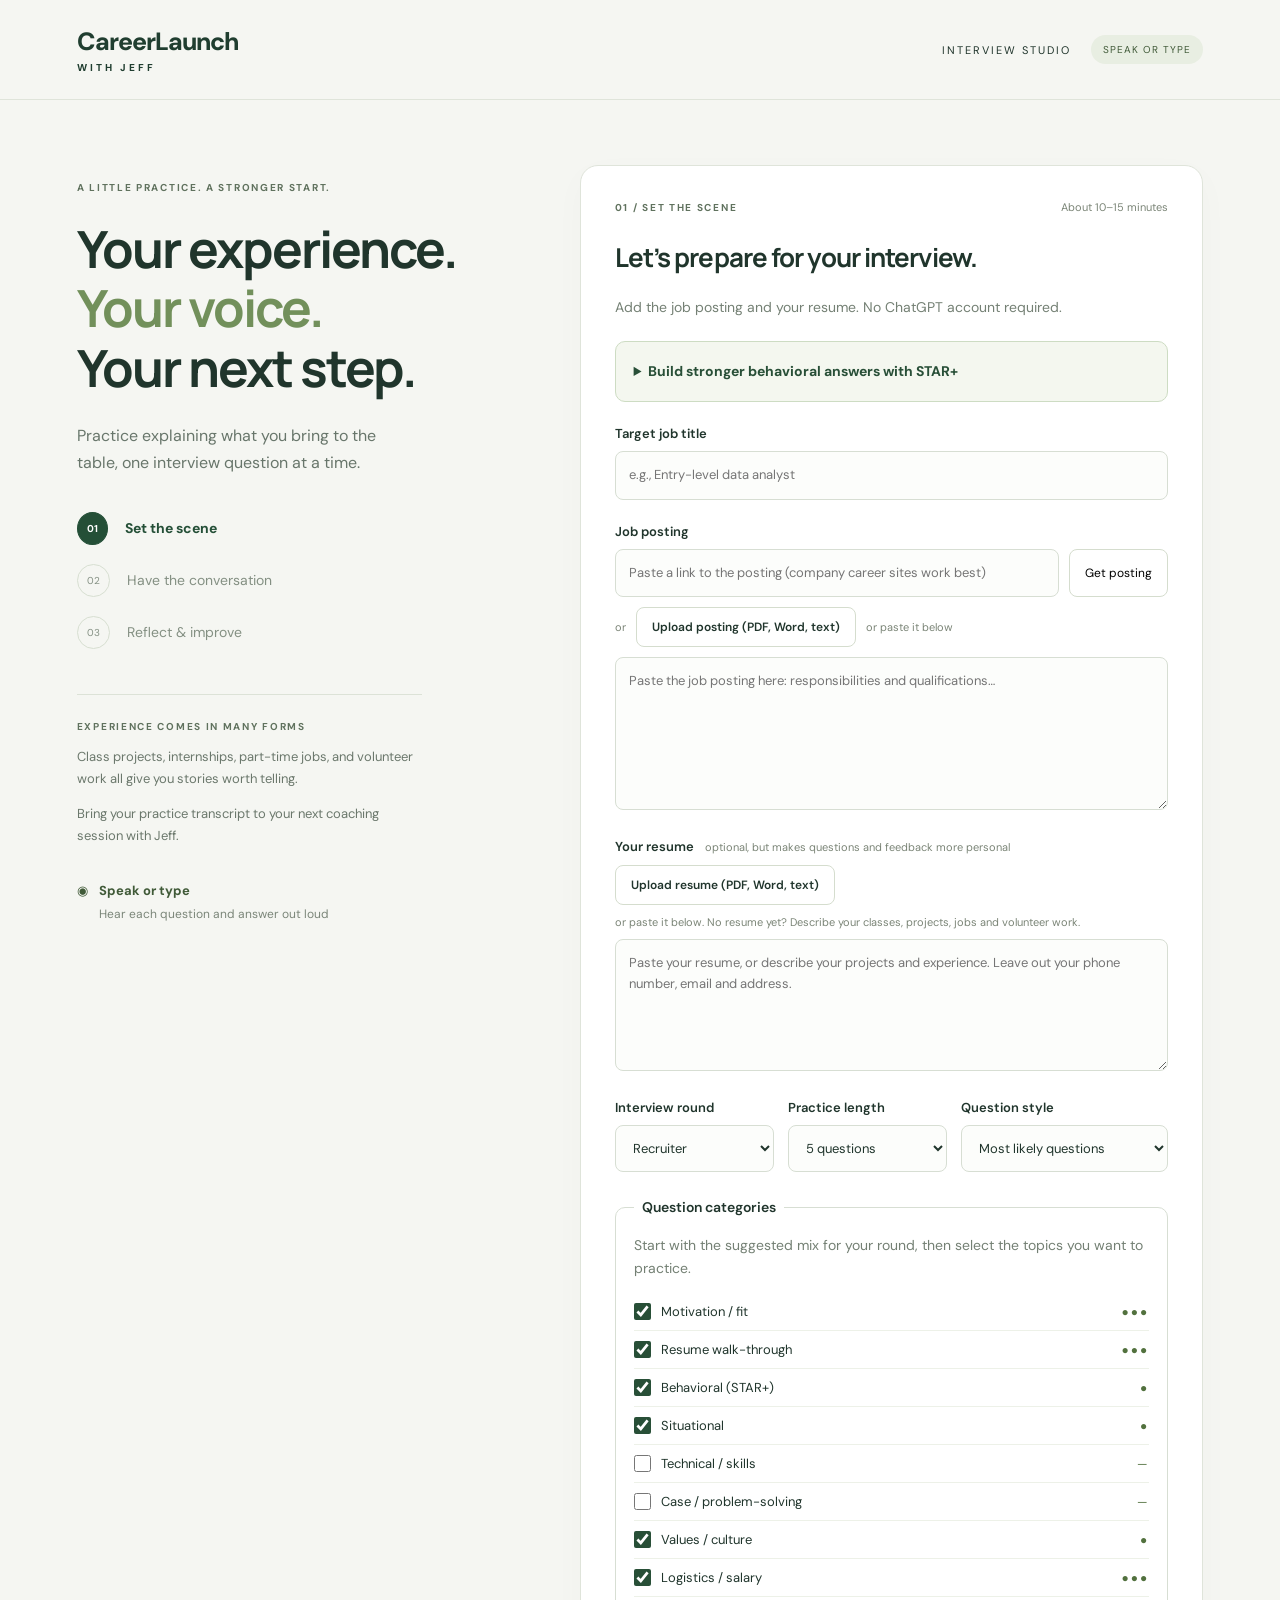
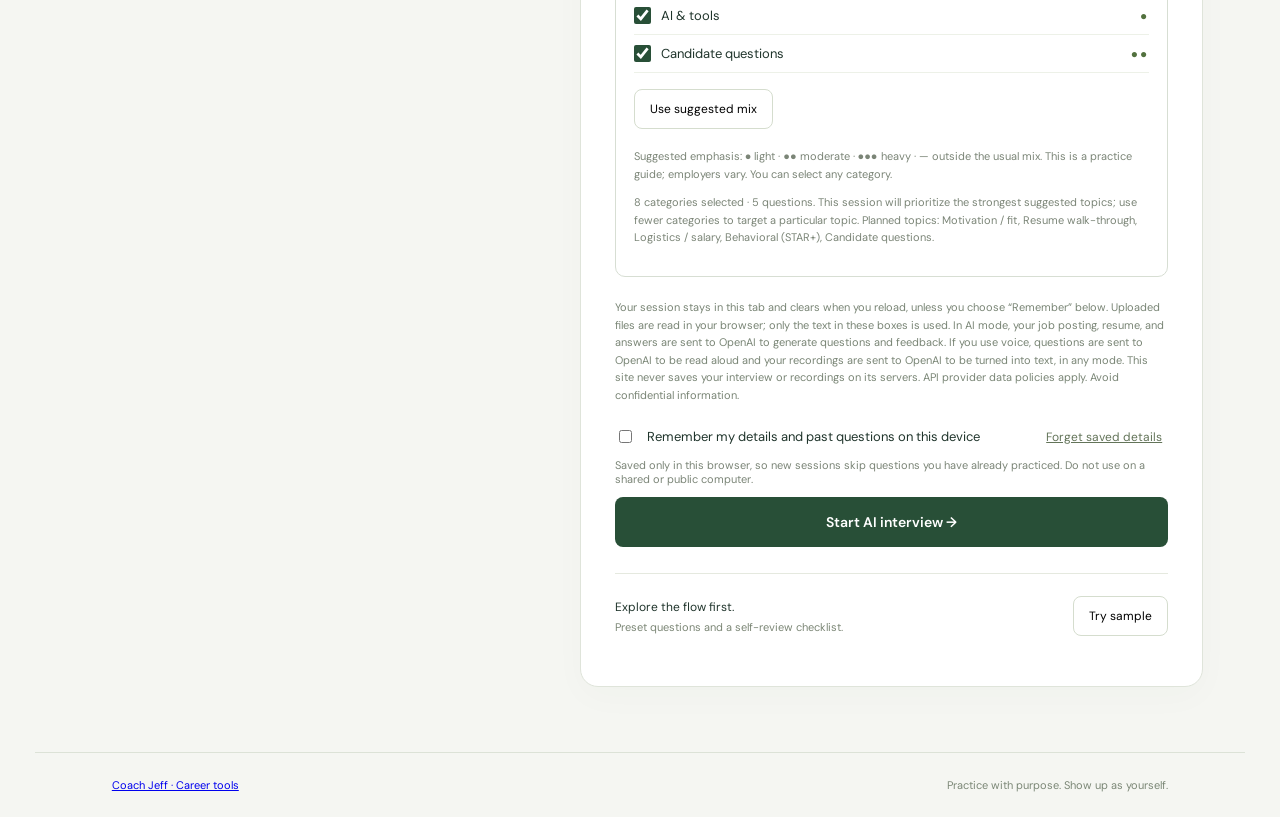
==== commit f59fd6b7: "Job posting link/upload, resume upload, answer timer with 60-90s target - Rename fields to Job posti" ====
--- a/interview/index.html
+++ b/interview/index.html
@@ -2,7 +2,7 @@
 <html lang="en"><head><meta charset="utf-8"><meta name="viewport" content="width=device-width,initial-scale=1"><title>Interview Practice | Coach Jeff</title><meta name="description" content="Practice a spoken or typed interview tailored to your target job, then review your answers. No ChatGPT account required."><link rel="stylesheet" href="/interview/style.css"><script type="module" src="/interview/app.js"></script></head>
 <body><header><a class="brand" href="/">CareerLaunch<span>WITH JEFF</span></a><div class="headerRight">INTERVIEW STUDIO <span class="pill">SPEAK OR TYPE</span></div></header>
 <main><aside><div class="eyebrow">A LITTLE PRACTICE. A STRONGER START.</div><h1>Your experience.<br><em>Your voice.</em><br>Your next step.</h1><p class="intro">Practice explaining what you bring to the table, one interview question at a time.</p><div class="steps" id="steps"><div class="step active"><span>01</span>Set the scene</div><div class="step"><span>02</span>Have the conversation</div><div class="step"><span>03</span>Reflect &amp; improve</div></div><div class="coach"><div class="eyebrow">EXPERIENCE COMES IN MANY FORMS</div><p>Class projects, internships, part-time jobs, and volunteer work all give you stories worth telling.</p><p>Bring your practice transcript to your next coaching session with Jeff.</p></div><div class="audio">◉ <strong>Speak or type</strong><span>Hear each question and answer out loud</span></div></aside>
-<section class="panel"><section id="setup"><div class="panelTop"><span class="eyebrow">01 / SET THE SCENE</span><span class="small">About 10–15 minutes</span></div><h2 tabindex="-1">Let’s prepare for your interview.</h2><p class="muted">Add the role and your background. No ChatGPT account required.</p><details class="star-guide"><summary>Build stronger behavioral answers with STAR+</summary><p>Use this structure for questions about a past experience. For other question types, answer directly using a format that fits.</p><dl class="star-steps"><div><dt>S · Situation</dt><dd>Set the context.</dd></div><div><dt>T · Task</dt><dd>Explain your responsibility.</dd></div><div><dt>A · Action</dt><dd>Describe what you personally did.</dd></div><div><dt>R · Result</dt><dd>Share the outcome or lesson. Use numbers only when you know them.</dd></div><div class="star-plus"><dt>+ · Connect to the job posting</dt><dd>Name a skill or requirement in the posting and explain how your example prepares you to meet it.</dd></div></dl><p><strong>Example connection:</strong> “That experience improving inventory accuracy would help me meet your requirement for accurate reporting.” Use a connection supported by your own experience and the actual posting.</p></details><div id="saved-session" class="saved hidden"><strong>Welcome back.</strong> <span id="saved-summary"></span><p>Build on your last practice, or change the details below for a new session.</p><div class="again-buttons"><button type="button" class="secondary" id="saved-redo">↻ Redo those questions</button><button type="button" class="secondary" id="saved-weak">◎ New questions on my weak spots</button></div></div><form id="setup-form"><label for="role">Target job title</label><input id="role" required maxlength="120" placeholder="e.g., Entry-level data analyst"><label for="job">Job description</label><textarea id="job" required maxlength="16000" rows="5" placeholder="Paste the responsibilities and qualifications here…"></textarea><label for="resume">Your background <span class="small">optional</span></label><textarea id="resume" maxlength="16000" rows="4" placeholder="Paste your resume or describe your projects and experience. Leave out contact details."></textarea><div class="three"><div><label for="round">Interview round</label><select id="round"><option value="pre-screen">Pre-screen</option><option value="recruiter" selected>Recruiter</option><option value="hiring-manager">Hiring manager</option><option value="technical-case">Technical / case</option><option value="panel">Panel</option><option value="final">Final</option></select></div><div><label for="length">Practice length</label><select id="length"><option value="5">5 questions</option><option value="8">8 questions</option><option value="10">10 questions</option></select></div><div><label for="style">Question style</label><select id="style"><option value="likely" selected>Most likely questions</option><option value="mixed">Likely + a curveball or two</option><option value="curveball">Curveball challenge</option></select></div></div><fieldset class="focus-options"><legend>Question categories</legend><p class="muted">Start with the suggested mix for your round, then select the topics you want to practice.</p><div id="focus-options"></div><button type="button" class="secondary" id="reset-focus">Use suggested mix</button><p class="small">Suggested emphasis: ● light · ●● moderate · ●●● heavy · — outside the usual mix. This is a practice guide; employers vary. You can select any category.</p><p class="small" id="focus-summary" role="status"></p></fieldset><p class="privacy">Your session stays in this tab and clears when you reload, unless you choose “Remember” below. In AI mode, your job description, background, and answers are sent to OpenAI to generate questions and feedback. If you use voice, questions are sent to OpenAI to be read aloud and your recordings are sent to OpenAI to be turned into text, in any mode. This site never saves your interview or recordings on its servers. API provider data policies apply. Avoid confidential information.</p><div class="remember-row"><label class="check"><input type="checkbox" id="remember">Remember my details and past questions on this device</label><button type="button" class="link" id="forget">Forget saved details</button></div><p class="small">Saved only in this browser, so new sessions skip questions you have already practiced. Do not use on a shared or public computer.</p><button class="primary" id="start" type="submit">Start AI interview →</button></form><div class="sample"><span>Explore the flow first.<small>Preset questions and a self-review checklist.</small></span><button class="secondary" id="sample" type="button">Try sample</button></div></section>
-<section id="interview" class="hidden"><div class="panelTop"><span class="eyebrow">02 / THE CONVERSATION</span><span class="pill" id="mode"></span></div><h2 id="interview-title" tabindex="-1"></h2><div class="progress"><div id="progress"></div></div><p class="small" id="count"></p><label class="check voice-toggle"><input type="checkbox" id="read-aloud" checked>🔊 Read questions aloud</label><div class="conversation" id="conversation" role="log" aria-label="Interview transcript" aria-live="polite"></div><form id="answer-form"><div class="star-reminder" id="star-reminder"><strong>Behavioral answer? Use STAR+</strong><p>Situation → Task → Action → Result → <strong>Connect to the job posting.</strong></p><p>Close with how your example prepares you for a specific requirement of this role. For other questions, use a format that fits.</p></div><label for="answer">Your answer</label><textarea id="answer" maxlength="5000" rows="5" required aria-describedby="star-reminder" placeholder="For a behavioral question: explain the situation, your task, your actions, the result, and how it connects to the job posting."></textarea><div class="voice-row"><button type="button" class="secondary" id="record">🎤 Answer out loud</button><span class="small" id="voice-status" role="status" aria-live="polite"></span></div><p class="small">Speak your answer, then check the text before sending. You can also type, or do both.</p><button class="primary" id="send" type="submit">Send answer →</button></form><button class="primary hidden" id="back-review">Return to review →</button><div class="actions"><button data-download>Download transcript</button><button data-reset>Start over</button></div></section>
-<section id="review" class="hidden"><div class="panelTop"><span class="eyebrow">03 / REFLECT &amp; IMPROVE</span><span class="pill" id="review-mode"></span></div><h2 tabindex="-1">You put in the practice.</h2><p class="muted">Choose one thing to strengthen for next time.</p><div id="feedback" class="report"></div><div id="delivery" class="review hidden"><h3>How you sounded</h3><p>For answers you spoke. Counts come from the automatic transcript, so they are approximate. Time and pace guides are practice rules of thumb, not hiring rules.</p><ul id="delivery-list" class="delivery-list"></ul></div><div id="self-review" class="review hidden"><h3>Review your answers</h3><p>This sample uses preset questions. It has not assessed your answers.</p><label class="check"><input type="checkbox">Did I answer the question directly?</label><label class="check"><input type="checkbox">For behavioral answers, did I explain the Situation and my Task?</label><label class="check"><input type="checkbox">Did I explain the Actions I personally took?</label><label class="check"><input type="checkbox">Did I include a specific Result or lesson?</label><label class="check"><input type="checkbox">Did I add the +: connect my example to a specific skill or requirement in the job posting? If I did not provide a posting in sample mode, have I identified one to check?</label><label class="check"><input type="checkbox">Does the answer sound like something I would actually say?</label><h3>Your next coaching conversation</h3><p>Pick the answer you found hardest and bring it to Jeff. Work together on a clearer example, then practice it again.</p></div><p id="ai-note" class="small">AI feedback is practice guidance, not a hiring prediction. Review suggestions before adopting them.</p><button class="primary" data-download>Download session &amp; review ↓</button><div class="again"><h3>Practice again</h3><div class="again-buttons"><button type="button" class="secondary" id="redo">↻ Redo these same questions</button><button type="button" class="secondary" id="weak">◎ New questions on my weak spots</button></div><p class="small">Redo: answer the same questions again and see what improved. Weak spots: new questions aimed at what the feedback said to work on.</p></div><div class="actions"><button id="view-transcript">View transcript</button><button data-reset>Change setup</button></div></section>
+<section class="panel"><section id="setup"><div class="panelTop"><span class="eyebrow">01 / SET THE SCENE</span><span class="small">About 10–15 minutes</span></div><h2 tabindex="-1">Let’s prepare for your interview.</h2><p class="muted">Add the job posting and your resume. No ChatGPT account required.</p><details class="star-guide"><summary>Build stronger behavioral answers with STAR+</summary><p>Use this structure for questions about a past experience. For other question types, answer directly using a format that fits.</p><dl class="star-steps"><div><dt>S · Situation</dt><dd>Set the context.</dd></div><div><dt>T · Task</dt><dd>Explain your responsibility.</dd></div><div><dt>A · Action</dt><dd>Describe what you personally did.</dd></div><div><dt>R · Result</dt><dd>Share the outcome or lesson. Use numbers only when you know them.</dd></div><div class="star-plus"><dt>+ · Connect to the job posting</dt><dd>Name a skill or requirement in the posting and explain how your example prepares you to meet it.</dd></div></dl><p><strong>Example connection:</strong> “That experience improving inventory accuracy would help me meet your requirement for accurate reporting.” Use a connection supported by your own experience and the actual posting.</p></details><div id="saved-session" class="saved hidden"><strong>Welcome back.</strong> <span id="saved-summary"></span><p>Build on your last practice, or change the details below for a new session.</p><div class="again-buttons"><button type="button" class="secondary" id="saved-redo">↻ Redo those questions</button><button type="button" class="secondary" id="saved-weak">◎ New questions on my weak spots</button></div></div><form id="setup-form"><label for="role">Target job title</label><input id="role" required maxlength="120" placeholder="e.g., Entry-level data analyst"><label for="job">Job posting</label><div class="import"><div class="link-row"><input id="job-url" type="url" inputmode="url" placeholder="Paste a link to the posting (company career sites work best)" aria-label="Link to the job posting"><button type="button" class="secondary" id="job-url-go">Get posting</button></div><div class="file-row"><span class="small">or</span><input type="file" id="job-file" class="visually-hidden" accept=".pdf,.docx,.txt,.md,application/pdf,application/vnd.openxmlformats-officedocument.wordprocessingml.document,text/plain"><label class="upload secondary" for="job-file">Upload posting (PDF, Word, text)</label><span class="small">or paste it below</span></div><p class="small import-status" id="job-status" role="status" aria-live="polite"></p></div><textarea id="job" required maxlength="16000" rows="6" placeholder="Paste the job posting here: responsibilities and qualifications…"></textarea><label for="resume">Your resume <span class="small">optional, but makes questions and feedback more personal</span></label><div class="import"><div class="file-row"><input type="file" id="resume-file" class="visually-hidden" accept=".pdf,.docx,.txt,.md,application/pdf,application/vnd.openxmlformats-officedocument.wordprocessingml.document,text/plain"><label class="upload secondary" for="resume-file">Upload resume (PDF, Word, text)</label><span class="small">or paste it below. No resume yet? Describe your classes, projects, jobs and volunteer work.</span></div><p class="small import-status" id="resume-status" role="status" aria-live="polite"></p></div><textarea id="resume" maxlength="16000" rows="5" placeholder="Paste your resume, or describe your projects and experience. Leave out your phone number, email and address."></textarea><div class="three"><div><label for="round">Interview round</label><select id="round"><option value="pre-screen">Pre-screen</option><option value="recruiter" selected>Recruiter</option><option value="hiring-manager">Hiring manager</option><option value="technical-case">Technical / case</option><option value="panel">Panel</option><option value="final">Final</option></select></div><div><label for="length">Practice length</label><select id="length"><option value="5">5 questions</option><option value="8">8 questions</option><option value="10">10 questions</option></select></div><div><label for="style">Question style</label><select id="style"><option value="likely" selected>Most likely questions</option><option value="mixed">Likely + a curveball or two</option><option value="curveball">Curveball challenge</option></select></div></div><fieldset class="focus-options"><legend>Question categories</legend><p class="muted">Start with the suggested mix for your round, then select the topics you want to practice.</p><div id="focus-options"></div><button type="button" class="secondary" id="reset-focus">Use suggested mix</button><p class="small">Suggested emphasis: ● light · ●● moderate · ●●● heavy · — outside the usual mix. This is a practice guide; employers vary. You can select any category.</p><p class="small" id="focus-summary" role="status"></p></fieldset><p class="privacy">Your session stays in this tab and clears when you reload, unless you choose “Remember” below. Uploaded files are read in your browser; only the text in these boxes is used. In AI mode, your job posting, resume, and answers are sent to OpenAI to generate questions and feedback. If you use voice, questions are sent to OpenAI to be read aloud and your recordings are sent to OpenAI to be turned into text, in any mode. This site never saves your interview or recordings on its servers. API provider data policies apply. Avoid confidential information.</p><div class="remember-row"><label class="check"><input type="checkbox" id="remember">Remember my details and past questions on this device</label><button type="button" class="link" id="forget">Forget saved details</button></div><p class="small">Saved only in this browser, so new sessions skip questions you have already practiced. Do not use on a shared or public computer.</p><button class="primary" id="start" type="submit">Start AI interview →</button></form><div class="sample"><span>Explore the flow first.<small>Preset questions and a self-review checklist.</small></span><button class="secondary" id="sample" type="button">Try sample</button></div></section>
+<section id="interview" class="hidden"><div class="panelTop"><span class="eyebrow">02 / THE CONVERSATION</span><span class="pill" id="mode"></span></div><h2 id="interview-title" tabindex="-1"></h2><div class="qbar"><span class="qcount" id="count"></span><label class="toggle"><input type="checkbox" id="read-aloud" checked>🔊 Read questions aloud</label></div><div class="progress"><div id="progress"></div></div><div class="conversation" id="conversation" role="log" aria-label="Interview transcript" aria-live="polite"></div><form id="answer-form"><details class="star-tip" id="star-reminder"><summary>💡 Answering with a story? Use STAR+</summary><p>Situation → Task → Action → Result → <strong>Connect to the job posting.</strong> Close with how your example prepares you for a specific requirement of this role. For other questions, answer directly in a format that fits.</p></details><div class="answer-box"><button type="button" class="mic" id="record">🎤 Answer out loud</button><p class="timer" id="timer" aria-live="off"></p><p class="voice-status" id="voice-status" role="status" aria-live="polite"></p><label for="answer" class="or-type">or type your answer</label><textarea id="answer" maxlength="5000" rows="5" required aria-describedby="star-reminder" placeholder="Type here, or tap Answer out loud and your words will appear here to review."></textarea></div><div class="send-row"><button class="primary" id="send" type="submit">Send answer →</button></div></form><button class="primary hidden" id="back-review">Return to review →</button><div class="actions"><button data-download>Download transcript</button><button data-reset>Start over</button></div></section>
+<section id="review" class="hidden"><div class="panelTop"><span class="eyebrow">03 / REFLECT &amp; IMPROVE</span><span class="pill" id="review-mode"></span></div><h2 tabindex="-1">You put in the practice.</h2><p class="muted">Choose one thing to strengthen for next time.</p><div id="feedback" class="report"></div><div id="delivery" class="review hidden"><h3>Answer length and delivery</h3><p>Target: 1:00–1:30 per answer, under 2:00. Spoken answers are timed; typed answers are estimated from word count. Filler-word counts come from the automatic transcript, so they are approximate.</p><ul id="delivery-list" class="delivery-list"></ul></div><div id="self-review" class="review hidden"><h3>Review your answers</h3><p>This sample uses preset questions. It has not assessed your answers.</p><label class="check"><input type="checkbox">Did I answer the question directly?</label><label class="check"><input type="checkbox">For behavioral answers, did I explain the Situation and my Task?</label><label class="check"><input type="checkbox">Did I explain the Actions I personally took?</label><label class="check"><input type="checkbox">Did I include a specific Result or lesson?</label><label class="check"><input type="checkbox">Did I add the +: connect my example to a specific skill or requirement in the job posting? If I did not provide a posting in sample mode, have I identified one to check?</label><label class="check"><input type="checkbox">Does the answer sound like something I would actually say?</label><h3>Your next coaching conversation</h3><p>Pick the answer you found hardest and bring it to Jeff. Work together on a clearer example, then practice it again.</p></div><p id="ai-note" class="small">AI feedback is practice guidance, not a hiring prediction. Review suggestions before adopting them.</p><button class="primary" data-download>Download session &amp; review ↓</button><div class="again"><h3>Practice again</h3><div class="again-buttons"><button type="button" class="secondary" id="redo">↻ Redo these same questions</button><button type="button" class="secondary" id="weak">◎ New questions on my weak spots</button></div><p class="small">Redo: answer the same questions again and see what improved. Weak spots: new questions aimed at what the feedback said to work on.</p></div><div class="actions"><button id="view-transcript">View transcript</button><button data-reset>Change setup</button></div></section>
 <p class="status" id="status" role="status" aria-live="polite"></p><div id="error" class="error hidden" role="alert"></div></section></main><footer><a href="/">Coach Jeff · Career tools</a><span>Practice with purpose. Show up as yourself.</span></footer><noscript>This interview tool requires JavaScript. Enable it in your browser to practice.</noscript></body></html>
--- a/interview/style.css
+++ b/interview/style.css
@@ -15,12 +15,8 @@
 .star-steps .star-plus{border-left:4px solid #52713e;background:#e8eee2}
 @media(max-width:600px){.star-guide,.star-reminder{padding:14px;font-size:14px}.star-steps div{padding:9px 10px}}
 
-.voice-toggle{margin:18px 0 0;font-size:13px}
 .message .play{display:inline-block;margin-top:10px;font-size:12px;color:#284f37;border:1px solid #cddcc3;border-radius:20px;padding:5px 12px;background:#fff}
 .message .play:hover{background:#e8eee2}
-.voice-row{display:flex;align-items:center;gap:14px;flex-wrap:wrap;margin:14px 0 6px}
-#record{font-size:13px;padding:12px 16px}
-#record.recording{background:#fff1e9;border-color:#e3b8a3;color:#803d24;font-weight:600}
 .delivery-list{list-style:none;padding:0;margin:12px 0 0;display:grid;gap:10px}
 .delivery-list li{background:#fff;border-radius:7px;padding:10px 12px;font-size:13px;line-height:1.6}
 .delivery-list em{display:block;font-style:normal;color:#803d24;font-size:12px;margin-top:3px}
@@ -36,3 +32,41 @@
 .remember-row{display:flex;justify-content:space-between;align-items:center;gap:12px;flex-wrap:wrap;margin-top:18px}
 .remember-row .check{margin:0;font-size:13px}
 .link{font-size:12px;color:#637459;text-decoration:underline}
+
+/* Interview layout v2: question first, voice as the main way to answer */
+.qbar{display:flex;justify-content:space-between;align-items:center;gap:12px;flex-wrap:wrap;margin:6px 0 10px}
+.qcount{font-size:13px;font-weight:700;color:#284f37;letter-spacing:.2px}
+.toggle{display:flex;align-items:center;gap:8px;margin:0;font-size:13px;font-weight:500;color:#405a38;cursor:pointer}
+.toggle input{width:auto;accent-color:#284f37;margin:0}
+.msg-head{display:flex;justify-content:space-between;align-items:center;gap:10px}
+.message .play{margin:0;padding:4px 12px}
+.message.current{background:#eaf1e2;border:1px solid #cddcc3;padding:22px 22px}
+.message.current p{font-size:17px;line-height:1.6;color:#20352c;font-weight:500}
+.message:not(.current) p{font-size:13px}
+.star-tip{margin:6px 0 16px;font-size:13px;color:#405440}
+.star-tip summary{cursor:pointer;font-weight:600;color:#284f37}
+.star-tip p{margin:8px 0 0;padding:12px 14px;background:#f4f7ef;border-radius:8px;line-height:1.6}
+.answer-box{border:1px solid #dfe4da;border-radius:12px;padding:18px;background:#fcfdfb}
+.mic{display:block;width:100%;padding:16px;border-radius:10px;border:2px solid #284f37;background:#fff;color:#284f37;font-size:15px;font-weight:700}
+.mic:hover{background:#eaf1e2}
+.mic.recording{background:#fff1e9;border-color:#c0603a;color:#803d24}
+.voice-status{font-size:12px;color:#65755f;margin:8px 0 0;min-height:1em;text-align:center}
+.voice-status:empty{display:none}
+.or-type{text-align:center;font-size:12px;font-weight:500;color:#7b8577;margin:14px 0 8px}
+.send-row{margin-top:16px}
+
+.visually-hidden{position:absolute!important;width:1px;height:1px;overflow:hidden;clip:rect(0 0 0 0);white-space:nowrap}
+.import{margin:0 0 10px}
+.link-row{display:flex;gap:10px}
+.link-row input{flex:1;min-width:0}
+.link-row .secondary{white-space:nowrap}
+.file-row{display:flex;align-items:center;gap:10px;flex-wrap:wrap;margin-top:10px}
+label.upload{display:inline-block;margin:0;font-weight:600;cursor:pointer;background:#fff}
+label.upload:hover{background:#eaf1e2}
+.visually-hidden:focus-visible + .upload, input[type=file]:focus + label.upload{outline:3px solid #8ca578;outline-offset:2px}
+.import-status{margin:8px 0 0;min-height:0}
+.import-status:empty{display:none}
+.import-status.ok{color:#2f6b3c}.import-status.bad{color:#803d24}
+
+.timer{text-align:center;font-size:13px;font-weight:600;color:#65755f;margin:10px 0 0;font-variant-numeric:tabular-nums}
+.timer.short{color:#65755f}.timer.good{color:#2f6b3c}.timer.long{color:#9a6a12}.timer.over{color:#a33a1c}
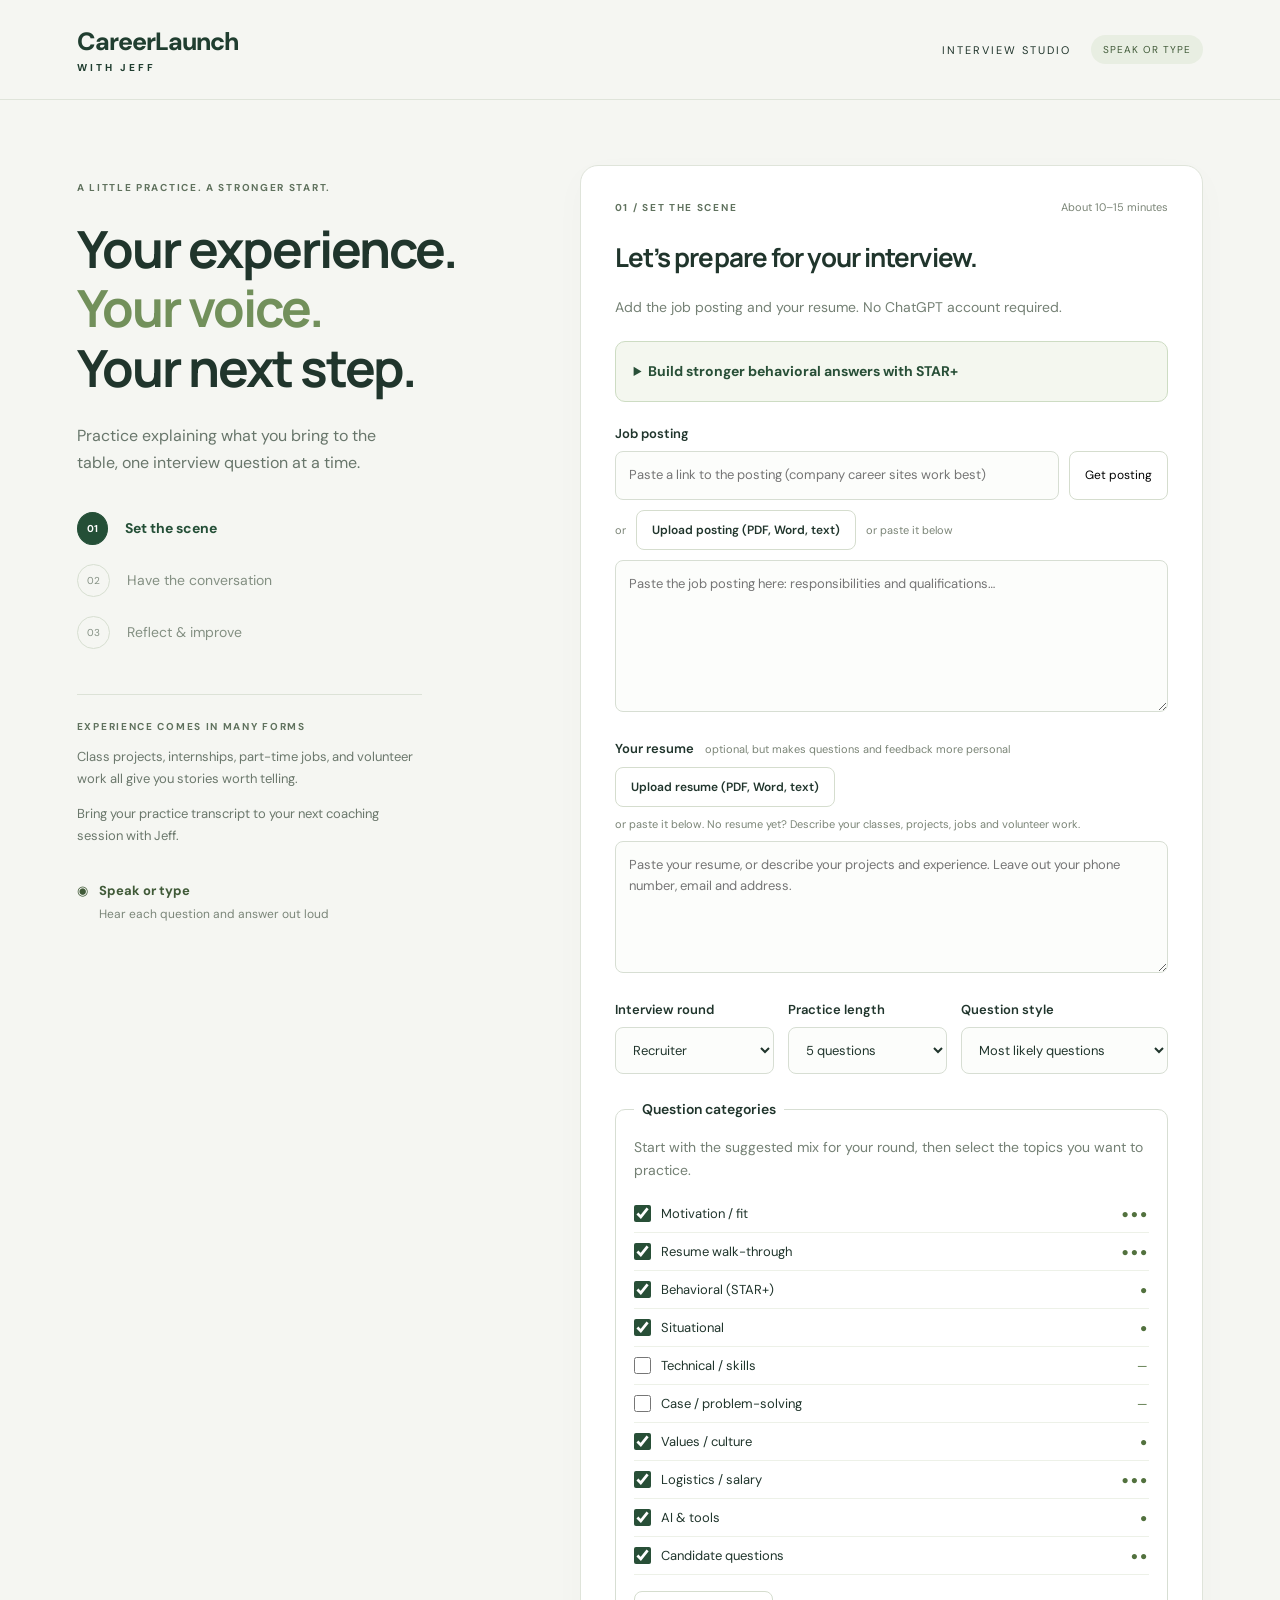
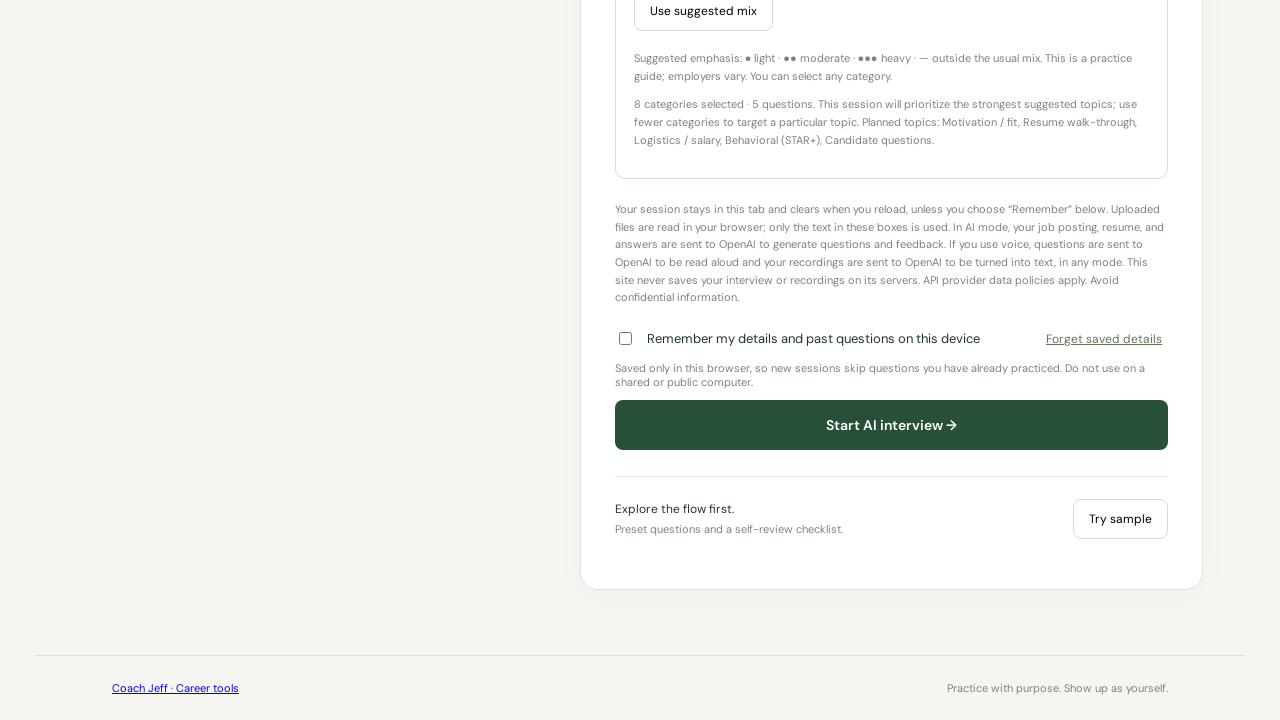
==== commit cdb1dbe4: "Remove Target job title field; title comes from the posting Co-Authored-By: Claude Opus 5.5 <noreply" ====
--- a/interview/index.html
+++ b/interview/index.html
@@ -2,7 +2,7 @@
 <html lang="en"><head><meta charset="utf-8"><meta name="viewport" content="width=device-width,initial-scale=1"><title>Interview Practice | Coach Jeff</title><meta name="description" content="Practice a spoken or typed interview tailored to your target job, then review your answers. No ChatGPT account required."><link rel="stylesheet" href="/interview/style.css"><script type="module" src="/interview/app.js"></script></head>
 <body><header><a class="brand" href="/">CareerLaunch<span>WITH JEFF</span></a><div class="headerRight">INTERVIEW STUDIO <span class="pill">SPEAK OR TYPE</span></div></header>
 <main><aside><div class="eyebrow">A LITTLE PRACTICE. A STRONGER START.</div><h1>Your experience.<br><em>Your voice.</em><br>Your next step.</h1><p class="intro">Practice explaining what you bring to the table, one interview question at a time.</p><div class="steps" id="steps"><div class="step active"><span>01</span>Set the scene</div><div class="step"><span>02</span>Have the conversation</div><div class="step"><span>03</span>Reflect &amp; improve</div></div><div class="coach"><div class="eyebrow">EXPERIENCE COMES IN MANY FORMS</div><p>Class projects, internships, part-time jobs, and volunteer work all give you stories worth telling.</p><p>Bring your practice transcript to your next coaching session with Jeff.</p></div><div class="audio">◉ <strong>Speak or type</strong><span>Hear each question and answer out loud</span></div></aside>
-<section class="panel"><section id="setup"><div class="panelTop"><span class="eyebrow">01 / SET THE SCENE</span><span class="small">About 10–15 minutes</span></div><h2 tabindex="-1">Let’s prepare for your interview.</h2><p class="muted">Add the job posting and your resume. No ChatGPT account required.</p><details class="star-guide"><summary>Build stronger behavioral answers with STAR+</summary><p>Use this structure for questions about a past experience. For other question types, answer directly using a format that fits.</p><dl class="star-steps"><div><dt>S · Situation</dt><dd>Set the context.</dd></div><div><dt>T · Task</dt><dd>Explain your responsibility.</dd></div><div><dt>A · Action</dt><dd>Describe what you personally did.</dd></div><div><dt>R · Result</dt><dd>Share the outcome or lesson. Use numbers only when you know them.</dd></div><div class="star-plus"><dt>+ · Connect to the job posting</dt><dd>Name a skill or requirement in the posting and explain how your example prepares you to meet it.</dd></div></dl><p><strong>Example connection:</strong> “That experience improving inventory accuracy would help me meet your requirement for accurate reporting.” Use a connection supported by your own experience and the actual posting.</p></details><div id="saved-session" class="saved hidden"><strong>Welcome back.</strong> <span id="saved-summary"></span><p>Build on your last practice, or change the details below for a new session.</p><div class="again-buttons"><button type="button" class="secondary" id="saved-redo">↻ Redo those questions</button><button type="button" class="secondary" id="saved-weak">◎ New questions on my weak spots</button></div></div><form id="setup-form"><label for="role">Target job title</label><input id="role" required maxlength="120" placeholder="e.g., Entry-level data analyst"><label for="job">Job posting</label><div class="import"><div class="link-row"><input id="job-url" type="url" inputmode="url" placeholder="Paste a link to the posting (company career sites work best)" aria-label="Link to the job posting"><button type="button" class="secondary" id="job-url-go">Get posting</button></div><div class="file-row"><span class="small">or</span><input type="file" id="job-file" class="visually-hidden" accept=".pdf,.docx,.txt,.md,application/pdf,application/vnd.openxmlformats-officedocument.wordprocessingml.document,text/plain"><label class="upload secondary" for="job-file">Upload posting (PDF, Word, text)</label><span class="small">or paste it below</span></div><p class="small import-status" id="job-status" role="status" aria-live="polite"></p></div><textarea id="job" required maxlength="16000" rows="6" placeholder="Paste the job posting here: responsibilities and qualifications…"></textarea><label for="resume">Your resume <span class="small">optional, but makes questions and feedback more personal</span></label><div class="import"><div class="file-row"><input type="file" id="resume-file" class="visually-hidden" accept=".pdf,.docx,.txt,.md,application/pdf,application/vnd.openxmlformats-officedocument.wordprocessingml.document,text/plain"><label class="upload secondary" for="resume-file">Upload resume (PDF, Word, text)</label><span class="small">or paste it below. No resume yet? Describe your classes, projects, jobs and volunteer work.</span></div><p class="small import-status" id="resume-status" role="status" aria-live="polite"></p></div><textarea id="resume" maxlength="16000" rows="5" placeholder="Paste your resume, or describe your projects and experience. Leave out your phone number, email and address."></textarea><div class="three"><div><label for="round">Interview round</label><select id="round"><option value="pre-screen">Pre-screen</option><option value="recruiter" selected>Recruiter</option><option value="hiring-manager">Hiring manager</option><option value="technical-case">Technical / case</option><option value="panel">Panel</option><option value="final">Final</option></select></div><div><label for="length">Practice length</label><select id="length"><option value="5">5 questions</option><option value="8">8 questions</option><option value="10">10 questions</option></select></div><div><label for="style">Question style</label><select id="style"><option value="likely" selected>Most likely questions</option><option value="mixed">Likely + a curveball or two</option><option value="curveball">Curveball challenge</option></select></div></div><fieldset class="focus-options"><legend>Question categories</legend><p class="muted">Start with the suggested mix for your round, then select the topics you want to practice.</p><div id="focus-options"></div><button type="button" class="secondary" id="reset-focus">Use suggested mix</button><p class="small">Suggested emphasis: ● light · ●● moderate · ●●● heavy · — outside the usual mix. This is a practice guide; employers vary. You can select any category.</p><p class="small" id="focus-summary" role="status"></p></fieldset><p class="privacy">Your session stays in this tab and clears when you reload, unless you choose “Remember” below. Uploaded files are read in your browser; only the text in these boxes is used. In AI mode, your job posting, resume, and answers are sent to OpenAI to generate questions and feedback. If you use voice, questions are sent to OpenAI to be read aloud and your recordings are sent to OpenAI to be turned into text, in any mode. This site never saves your interview or recordings on its servers. API provider data policies apply. Avoid confidential information.</p><div class="remember-row"><label class="check"><input type="checkbox" id="remember">Remember my details and past questions on this device</label><button type="button" class="link" id="forget">Forget saved details</button></div><p class="small">Saved only in this browser, so new sessions skip questions you have already practiced. Do not use on a shared or public computer.</p><button class="primary" id="start" type="submit">Start AI interview →</button></form><div class="sample"><span>Explore the flow first.<small>Preset questions and a self-review checklist.</small></span><button class="secondary" id="sample" type="button">Try sample</button></div></section>
+<section class="panel"><section id="setup"><div class="panelTop"><span class="eyebrow">01 / SET THE SCENE</span><span class="small">About 10–15 minutes</span></div><h2 tabindex="-1">Let’s prepare for your interview.</h2><p class="muted">Add the job posting and your resume. No ChatGPT account required.</p><details class="star-guide"><summary>Build stronger behavioral answers with STAR+</summary><p>Use this structure for questions about a past experience. For other question types, answer directly using a format that fits.</p><dl class="star-steps"><div><dt>S · Situation</dt><dd>Set the context.</dd></div><div><dt>T · Task</dt><dd>Explain your responsibility.</dd></div><div><dt>A · Action</dt><dd>Describe what you personally did.</dd></div><div><dt>R · Result</dt><dd>Share the outcome or lesson. Use numbers only when you know them.</dd></div><div class="star-plus"><dt>+ · Connect to the job posting</dt><dd>Name a skill or requirement in the posting and explain how your example prepares you to meet it.</dd></div></dl><p><strong>Example connection:</strong> “That experience improving inventory accuracy would help me meet your requirement for accurate reporting.” Use a connection supported by your own experience and the actual posting.</p></details><div id="saved-session" class="saved hidden"><strong>Welcome back.</strong> <span id="saved-summary"></span><p>Build on your last practice, or change the details below for a new session.</p><div class="again-buttons"><button type="button" class="secondary" id="saved-redo">↻ Redo those questions</button><button type="button" class="secondary" id="saved-weak">◎ New questions on my weak spots</button></div></div><form id="setup-form"><input type="hidden" id="role"><label for="job">Job posting</label><div class="import"><div class="link-row"><input id="job-url" type="url" inputmode="url" placeholder="Paste a link to the posting (company career sites work best)" aria-label="Link to the job posting"><button type="button" class="secondary" id="job-url-go">Get posting</button></div><div class="file-row"><span class="small">or</span><input type="file" id="job-file" class="visually-hidden" accept=".pdf,.docx,.txt,.md,application/pdf,application/vnd.openxmlformats-officedocument.wordprocessingml.document,text/plain"><label class="upload secondary" for="job-file">Upload posting (PDF, Word, text)</label><span class="small">or paste it below</span></div><p class="small import-status" id="job-status" role="status" aria-live="polite"></p></div><textarea id="job" required maxlength="16000" rows="6" placeholder="Paste the job posting here: responsibilities and qualifications…"></textarea><label for="resume">Your resume <span class="small">optional, but makes questions and feedback more personal</span></label><div class="import"><div class="file-row"><input type="file" id="resume-file" class="visually-hidden" accept=".pdf,.docx,.txt,.md,application/pdf,application/vnd.openxmlformats-officedocument.wordprocessingml.document,text/plain"><label class="upload secondary" for="resume-file">Upload resume (PDF, Word, text)</label><span class="small">or paste it below. No resume yet? Describe your classes, projects, jobs and volunteer work.</span></div><p class="small import-status" id="resume-status" role="status" aria-live="polite"></p></div><textarea id="resume" maxlength="16000" rows="5" placeholder="Paste your resume, or describe your projects and experience. Leave out your phone number, email and address."></textarea><div class="three"><div><label for="round">Interview round</label><select id="round"><option value="pre-screen">Pre-screen</option><option value="recruiter" selected>Recruiter</option><option value="hiring-manager">Hiring manager</option><option value="technical-case">Technical / case</option><option value="panel">Panel</option><option value="final">Final</option></select></div><div><label for="length">Practice length</label><select id="length"><option value="5">5 questions</option><option value="8">8 questions</option><option value="10">10 questions</option></select></div><div><label for="style">Question style</label><select id="style"><option value="likely" selected>Most likely questions</option><option value="mixed">Likely + a curveball or two</option><option value="curveball">Curveball challenge</option></select></div></div><fieldset class="focus-options"><legend>Question categories</legend><p class="muted">Start with the suggested mix for your round, then select the topics you want to practice.</p><div id="focus-options"></div><button type="button" class="secondary" id="reset-focus">Use suggested mix</button><p class="small">Suggested emphasis: ● light · ●● moderate · ●●● heavy · — outside the usual mix. This is a practice guide; employers vary. You can select any category.</p><p class="small" id="focus-summary" role="status"></p></fieldset><p class="privacy">Your session stays in this tab and clears when you reload, unless you choose “Remember” below. Uploaded files are read in your browser; only the text in these boxes is used. In AI mode, your job posting, resume, and answers are sent to OpenAI to generate questions and feedback. If you use voice, questions are sent to OpenAI to be read aloud and your recordings are sent to OpenAI to be turned into text, in any mode. This site never saves your interview or recordings on its servers. API provider data policies apply. Avoid confidential information.</p><div class="remember-row"><label class="check"><input type="checkbox" id="remember">Remember my details and past questions on this device</label><button type="button" class="link" id="forget">Forget saved details</button></div><p class="small">Saved only in this browser, so new sessions skip questions you have already practiced. Do not use on a shared or public computer.</p><button class="primary" id="start" type="submit">Start AI interview →</button></form><div class="sample"><span>Explore the flow first.<small>Preset questions and a self-review checklist.</small></span><button class="secondary" id="sample" type="button">Try sample</button></div></section>
 <section id="interview" class="hidden"><div class="panelTop"><span class="eyebrow">02 / THE CONVERSATION</span><span class="pill" id="mode"></span></div><h2 id="interview-title" tabindex="-1"></h2><div class="qbar"><span class="qcount" id="count"></span><label class="toggle"><input type="checkbox" id="read-aloud" checked>🔊 Read questions aloud</label></div><div class="progress"><div id="progress"></div></div><div class="conversation" id="conversation" role="log" aria-label="Interview transcript" aria-live="polite"></div><form id="answer-form"><details class="star-tip" id="star-reminder"><summary>💡 Answering with a story? Use STAR+</summary><p>Situation → Task → Action → Result → <strong>Connect to the job posting.</strong> Close with how your example prepares you for a specific requirement of this role. For other questions, answer directly in a format that fits.</p></details><div class="answer-box"><button type="button" class="mic" id="record">🎤 Answer out loud</button><p class="timer" id="timer" aria-live="off"></p><p class="voice-status" id="voice-status" role="status" aria-live="polite"></p><label for="answer" class="or-type">or type your answer</label><textarea id="answer" maxlength="5000" rows="5" required aria-describedby="star-reminder" placeholder="Type here, or tap Answer out loud and your words will appear here to review."></textarea></div><div class="send-row"><button class="primary" id="send" type="submit">Send answer →</button></div></form><button class="primary hidden" id="back-review">Return to review →</button><div class="actions"><button data-download>Download transcript</button><button data-reset>Start over</button></div></section>
 <section id="review" class="hidden"><div class="panelTop"><span class="eyebrow">03 / REFLECT &amp; IMPROVE</span><span class="pill" id="review-mode"></span></div><h2 tabindex="-1">You put in the practice.</h2><p class="muted">Choose one thing to strengthen for next time.</p><div id="feedback" class="report"></div><div id="delivery" class="review hidden"><h3>Answer length and delivery</h3><p>Target: 1:00–1:30 per answer, under 2:00. Spoken answers are timed; typed answers are estimated from word count. Filler-word counts come from the automatic transcript, so they are approximate.</p><ul id="delivery-list" class="delivery-list"></ul></div><div id="self-review" class="review hidden"><h3>Review your answers</h3><p>This sample uses preset questions. It has not assessed your answers.</p><label class="check"><input type="checkbox">Did I answer the question directly?</label><label class="check"><input type="checkbox">For behavioral answers, did I explain the Situation and my Task?</label><label class="check"><input type="checkbox">Did I explain the Actions I personally took?</label><label class="check"><input type="checkbox">Did I include a specific Result or lesson?</label><label class="check"><input type="checkbox">Did I add the +: connect my example to a specific skill or requirement in the job posting? If I did not provide a posting in sample mode, have I identified one to check?</label><label class="check"><input type="checkbox">Does the answer sound like something I would actually say?</label><h3>Your next coaching conversation</h3><p>Pick the answer you found hardest and bring it to Jeff. Work together on a clearer example, then practice it again.</p></div><p id="ai-note" class="small">AI feedback is practice guidance, not a hiring prediction. Review suggestions before adopting them.</p><button class="primary" data-download>Download session &amp; review ↓</button><div class="again"><h3>Practice again</h3><div class="again-buttons"><button type="button" class="secondary" id="redo">↻ Redo these same questions</button><button type="button" class="secondary" id="weak">◎ New questions on my weak spots</button></div><p class="small">Redo: answer the same questions again and see what improved. Weak spots: new questions aimed at what the feedback said to work on.</p></div><div class="actions"><button id="view-transcript">View transcript</button><button data-reset>Change setup</button></div></section>
 <p class="status" id="status" role="status" aria-live="polite"></p><div id="error" class="error hidden" role="alert"></div></section></main><footer><a href="/">Coach Jeff · Career tools</a><span>Practice with purpose. Show up as yourself.</span></footer><noscript>This interview tool requires JavaScript. Enable it in your browser to practice.</noscript></body></html>
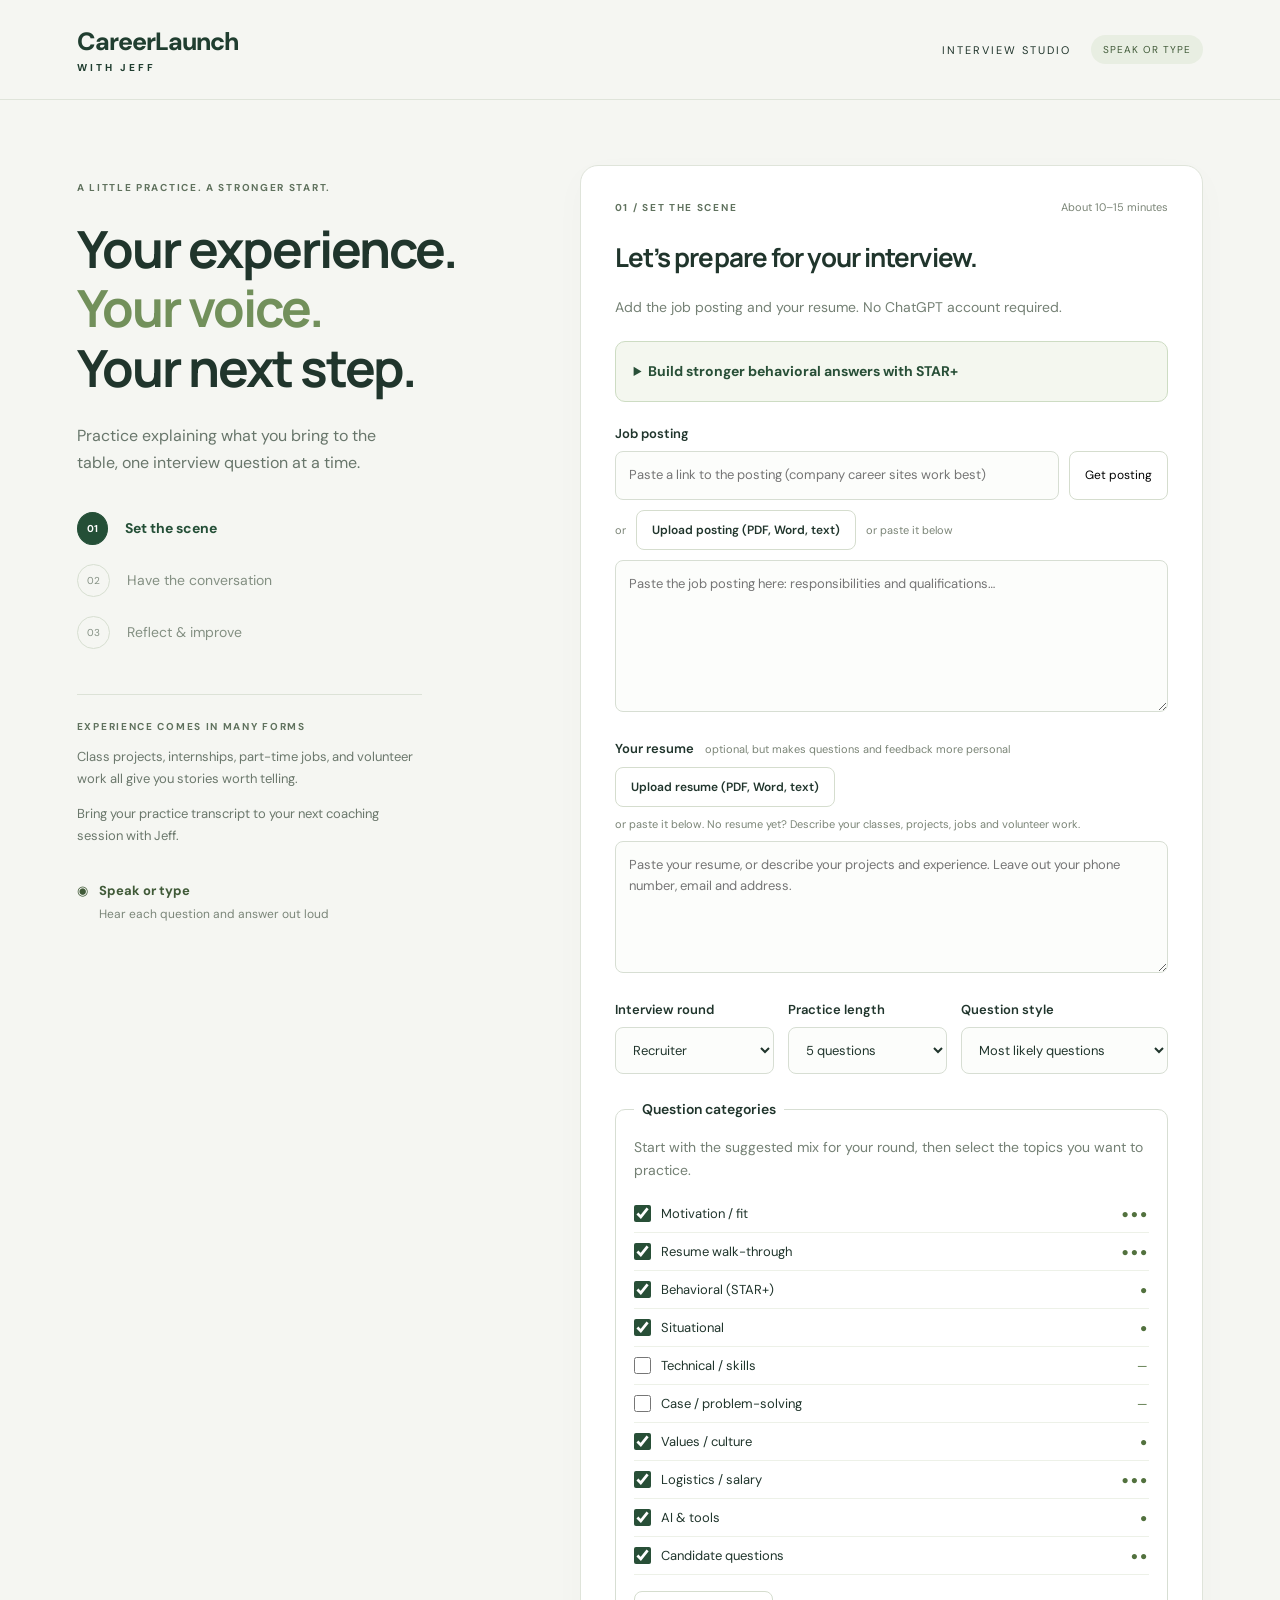
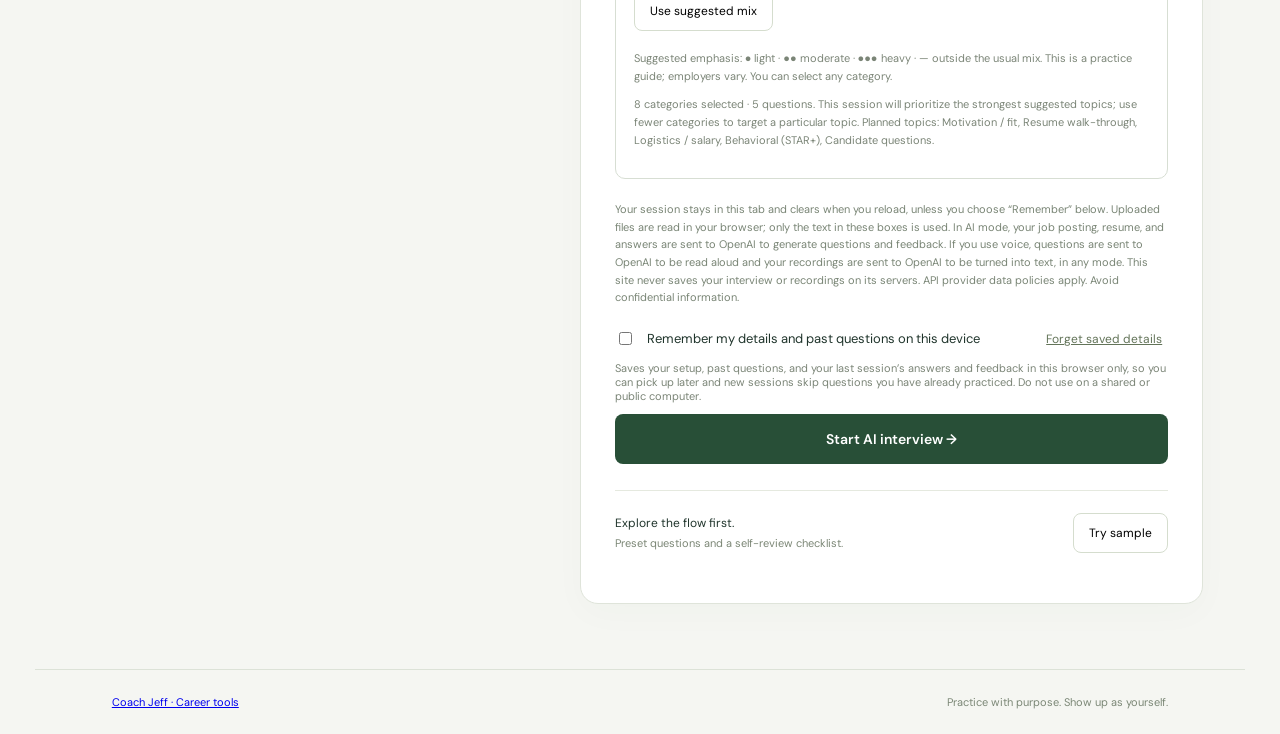
==== commit 0b21993a: "Accuracy fixes: Listen wording, Remember disclosure, setup docs Co-Authored-By: Claude Opus 5.5 <nor" ====
--- a/interview/index.html
+++ b/interview/index.html
@@ -2,7 +2,7 @@
 <html lang="en"><head><meta charset="utf-8"><meta name="viewport" content="width=device-width,initial-scale=1"><title>Interview Practice | Coach Jeff</title><meta name="description" content="Practice a spoken or typed interview tailored to your target job, then review your answers. No ChatGPT account required."><link rel="stylesheet" href="/interview/style.css"><script type="module" src="/interview/app.js"></script></head>
 <body><header><a class="brand" href="/">CareerLaunch<span>WITH JEFF</span></a><div class="headerRight">INTERVIEW STUDIO <span class="pill">SPEAK OR TYPE</span></div></header>
 <main><aside><div class="eyebrow">A LITTLE PRACTICE. A STRONGER START.</div><h1>Your experience.<br><em>Your voice.</em><br>Your next step.</h1><p class="intro">Practice explaining what you bring to the table, one interview question at a time.</p><div class="steps" id="steps"><div class="step active"><span>01</span>Set the scene</div><div class="step"><span>02</span>Have the conversation</div><div class="step"><span>03</span>Reflect &amp; improve</div></div><div class="coach"><div class="eyebrow">EXPERIENCE COMES IN MANY FORMS</div><p>Class projects, internships, part-time jobs, and volunteer work all give you stories worth telling.</p><p>Bring your practice transcript to your next coaching session with Jeff.</p></div><div class="audio">◉ <strong>Speak or type</strong><span>Hear each question and answer out loud</span></div></aside>
-<section class="panel"><section id="setup"><div class="panelTop"><span class="eyebrow">01 / SET THE SCENE</span><span class="small">About 10–15 minutes</span></div><h2 tabindex="-1">Let’s prepare for your interview.</h2><p class="muted">Add the job posting and your resume. No ChatGPT account required.</p><details class="star-guide"><summary>Build stronger behavioral answers with STAR+</summary><p>Use this structure for questions about a past experience. For other question types, answer directly using a format that fits.</p><dl class="star-steps"><div><dt>S · Situation</dt><dd>Set the context.</dd></div><div><dt>T · Task</dt><dd>Explain your responsibility.</dd></div><div><dt>A · Action</dt><dd>Describe what you personally did.</dd></div><div><dt>R · Result</dt><dd>Share the outcome or lesson. Use numbers only when you know them.</dd></div><div class="star-plus"><dt>+ · Connect to the job posting</dt><dd>Name a skill or requirement in the posting and explain how your example prepares you to meet it.</dd></div></dl><p><strong>Example connection:</strong> “That experience improving inventory accuracy would help me meet your requirement for accurate reporting.” Use a connection supported by your own experience and the actual posting.</p></details><div id="saved-session" class="saved hidden"><strong>Welcome back.</strong> <span id="saved-summary"></span><p>Build on your last practice, or change the details below for a new session.</p><div class="again-buttons"><button type="button" class="secondary" id="saved-redo">↻ Redo those questions</button><button type="button" class="secondary" id="saved-weak">◎ New questions on my weak spots</button></div></div><form id="setup-form"><input type="hidden" id="role"><label for="job">Job posting</label><div class="import"><div class="link-row"><input id="job-url" type="url" inputmode="url" placeholder="Paste a link to the posting (company career sites work best)" aria-label="Link to the job posting"><button type="button" class="secondary" id="job-url-go">Get posting</button></div><div class="file-row"><span class="small">or</span><input type="file" id="job-file" class="visually-hidden" accept=".pdf,.docx,.txt,.md,application/pdf,application/vnd.openxmlformats-officedocument.wordprocessingml.document,text/plain"><label class="upload secondary" for="job-file">Upload posting (PDF, Word, text)</label><span class="small">or paste it below</span></div><p class="small import-status" id="job-status" role="status" aria-live="polite"></p></div><textarea id="job" required maxlength="16000" rows="6" placeholder="Paste the job posting here: responsibilities and qualifications…"></textarea><label for="resume">Your resume <span class="small">optional, but makes questions and feedback more personal</span></label><div class="import"><div class="file-row"><input type="file" id="resume-file" class="visually-hidden" accept=".pdf,.docx,.txt,.md,application/pdf,application/vnd.openxmlformats-officedocument.wordprocessingml.document,text/plain"><label class="upload secondary" for="resume-file">Upload resume (PDF, Word, text)</label><span class="small">or paste it below. No resume yet? Describe your classes, projects, jobs and volunteer work.</span></div><p class="small import-status" id="resume-status" role="status" aria-live="polite"></p></div><textarea id="resume" maxlength="16000" rows="5" placeholder="Paste your resume, or describe your projects and experience. Leave out your phone number, email and address."></textarea><div class="three"><div><label for="round">Interview round</label><select id="round"><option value="pre-screen">Pre-screen</option><option value="recruiter" selected>Recruiter</option><option value="hiring-manager">Hiring manager</option><option value="technical-case">Technical / case</option><option value="panel">Panel</option><option value="final">Final</option></select></div><div><label for="length">Practice length</label><select id="length"><option value="5">5 questions</option><option value="8">8 questions</option><option value="10">10 questions</option></select></div><div><label for="style">Question style</label><select id="style"><option value="likely" selected>Most likely questions</option><option value="mixed">Likely + a curveball or two</option><option value="curveball">Curveball challenge</option></select></div></div><fieldset class="focus-options"><legend>Question categories</legend><p class="muted">Start with the suggested mix for your round, then select the topics you want to practice.</p><div id="focus-options"></div><button type="button" class="secondary" id="reset-focus">Use suggested mix</button><p class="small">Suggested emphasis: ● light · ●● moderate · ●●● heavy · — outside the usual mix. This is a practice guide; employers vary. You can select any category.</p><p class="small" id="focus-summary" role="status"></p></fieldset><p class="privacy">Your session stays in this tab and clears when you reload, unless you choose “Remember” below. Uploaded files are read in your browser; only the text in these boxes is used. In AI mode, your job posting, resume, and answers are sent to OpenAI to generate questions and feedback. If you use voice, questions are sent to OpenAI to be read aloud and your recordings are sent to OpenAI to be turned into text, in any mode. This site never saves your interview or recordings on its servers. API provider data policies apply. Avoid confidential information.</p><div class="remember-row"><label class="check"><input type="checkbox" id="remember">Remember my details and past questions on this device</label><button type="button" class="link" id="forget">Forget saved details</button></div><p class="small">Saved only in this browser, so new sessions skip questions you have already practiced. Do not use on a shared or public computer.</p><button class="primary" id="start" type="submit">Start AI interview →</button></form><div class="sample"><span>Explore the flow first.<small>Preset questions and a self-review checklist.</small></span><button class="secondary" id="sample" type="button">Try sample</button></div></section>
+<section class="panel"><section id="setup"><div class="panelTop"><span class="eyebrow">01 / SET THE SCENE</span><span class="small">About 10–15 minutes</span></div><h2 tabindex="-1">Let’s prepare for your interview.</h2><p class="muted">Add the job posting and your resume. No ChatGPT account required.</p><details class="star-guide"><summary>Build stronger behavioral answers with STAR+</summary><p>Use this structure for questions about a past experience. For other question types, answer directly using a format that fits.</p><dl class="star-steps"><div><dt>S · Situation</dt><dd>Set the context.</dd></div><div><dt>T · Task</dt><dd>Explain your responsibility.</dd></div><div><dt>A · Action</dt><dd>Describe what you personally did.</dd></div><div><dt>R · Result</dt><dd>Share the outcome or lesson. Use numbers only when you know them.</dd></div><div class="star-plus"><dt>+ · Connect to the job posting</dt><dd>Name a skill or requirement in the posting and explain how your example prepares you to meet it.</dd></div></dl><p><strong>Example connection:</strong> “That experience improving inventory accuracy would help me meet your requirement for accurate reporting.” Use a connection supported by your own experience and the actual posting.</p></details><div id="saved-session" class="saved hidden"><strong>Welcome back.</strong> <span id="saved-summary"></span><p>Build on your last practice, or change the details below for a new session.</p><div class="again-buttons"><button type="button" class="secondary" id="saved-redo">↻ Redo those questions</button><button type="button" class="secondary" id="saved-weak">◎ New questions on my weak spots</button></div></div><form id="setup-form"><input type="hidden" id="role"><label for="job">Job posting</label><div class="import"><div class="link-row"><input id="job-url" type="url" inputmode="url" placeholder="Paste a link to the posting (company career sites work best)" aria-label="Link to the job posting"><button type="button" class="secondary" id="job-url-go">Get posting</button></div><div class="file-row"><span class="small">or</span><input type="file" id="job-file" class="visually-hidden" accept=".pdf,.docx,.txt,.md,application/pdf,application/vnd.openxmlformats-officedocument.wordprocessingml.document,text/plain"><label class="upload secondary" for="job-file">Upload posting (PDF, Word, text)</label><span class="small">or paste it below</span></div><p class="small import-status" id="job-status" role="status" aria-live="polite"></p></div><textarea id="job" required maxlength="16000" rows="6" placeholder="Paste the job posting here: responsibilities and qualifications…"></textarea><label for="resume">Your resume <span class="small">optional, but makes questions and feedback more personal</span></label><div class="import"><div class="file-row"><input type="file" id="resume-file" class="visually-hidden" accept=".pdf,.docx,.txt,.md,application/pdf,application/vnd.openxmlformats-officedocument.wordprocessingml.document,text/plain"><label class="upload secondary" for="resume-file">Upload resume (PDF, Word, text)</label><span class="small">or paste it below. No resume yet? Describe your classes, projects, jobs and volunteer work.</span></div><p class="small import-status" id="resume-status" role="status" aria-live="polite"></p></div><textarea id="resume" maxlength="16000" rows="5" placeholder="Paste your resume, or describe your projects and experience. Leave out your phone number, email and address."></textarea><div class="three"><div><label for="round">Interview round</label><select id="round"><option value="pre-screen">Pre-screen</option><option value="recruiter" selected>Recruiter</option><option value="hiring-manager">Hiring manager</option><option value="technical-case">Technical / case</option><option value="panel">Panel</option><option value="final">Final</option></select></div><div><label for="length">Practice length</label><select id="length"><option value="5">5 questions</option><option value="8">8 questions</option><option value="10">10 questions</option></select></div><div><label for="style">Question style</label><select id="style"><option value="likely" selected>Most likely questions</option><option value="mixed">Likely + a curveball or two</option><option value="curveball">Curveball challenge</option></select></div></div><fieldset class="focus-options"><legend>Question categories</legend><p class="muted">Start with the suggested mix for your round, then select the topics you want to practice.</p><div id="focus-options"></div><button type="button" class="secondary" id="reset-focus">Use suggested mix</button><p class="small">Suggested emphasis: ● light · ●● moderate · ●●● heavy · — outside the usual mix. This is a practice guide; employers vary. You can select any category.</p><p class="small" id="focus-summary" role="status"></p></fieldset><p class="privacy">Your session stays in this tab and clears when you reload, unless you choose “Remember” below. Uploaded files are read in your browser; only the text in these boxes is used. In AI mode, your job posting, resume, and answers are sent to OpenAI to generate questions and feedback. If you use voice, questions are sent to OpenAI to be read aloud and your recordings are sent to OpenAI to be turned into text, in any mode. This site never saves your interview or recordings on its servers. API provider data policies apply. Avoid confidential information.</p><div class="remember-row"><label class="check"><input type="checkbox" id="remember">Remember my details and past questions on this device</label><button type="button" class="link" id="forget">Forget saved details</button></div><p class="small">Saves your setup, past questions, and your last session’s answers and feedback in this browser only, so you can pick up later and new sessions skip questions you have already practiced. Do not use on a shared or public computer.</p><button class="primary" id="start" type="submit">Start AI interview →</button></form><div class="sample"><span>Explore the flow first.<small>Preset questions and a self-review checklist.</small></span><button class="secondary" id="sample" type="button">Try sample</button></div></section>
 <section id="interview" class="hidden"><div class="panelTop"><span class="eyebrow">02 / THE CONVERSATION</span><span class="pill" id="mode"></span></div><h2 id="interview-title" tabindex="-1"></h2><div class="qbar"><span class="qcount" id="count"></span><label class="toggle"><input type="checkbox" id="read-aloud" checked>🔊 Read questions aloud</label></div><div class="progress"><div id="progress"></div></div><div class="conversation" id="conversation" role="log" aria-label="Interview transcript" aria-live="polite"></div><form id="answer-form"><details class="star-tip" id="star-reminder"><summary>💡 Answering with a story? Use STAR+</summary><p>Situation → Task → Action → Result → <strong>Connect to the job posting.</strong> Close with how your example prepares you for a specific requirement of this role. For other questions, answer directly in a format that fits.</p></details><div class="answer-box"><button type="button" class="mic" id="record">🎤 Answer out loud</button><p class="timer" id="timer" aria-live="off"></p><p class="voice-status" id="voice-status" role="status" aria-live="polite"></p><label for="answer" class="or-type">or type your answer</label><textarea id="answer" maxlength="5000" rows="5" required aria-describedby="star-reminder" placeholder="Type here, or tap Answer out loud and your words will appear here to review."></textarea></div><div class="send-row"><button class="primary" id="send" type="submit">Send answer →</button></div></form><button class="primary hidden" id="back-review">Return to review →</button><div class="actions"><button data-download>Download transcript</button><button data-reset>Start over</button></div></section>
 <section id="review" class="hidden"><div class="panelTop"><span class="eyebrow">03 / REFLECT &amp; IMPROVE</span><span class="pill" id="review-mode"></span></div><h2 tabindex="-1">You put in the practice.</h2><p class="muted">Choose one thing to strengthen for next time.</p><div id="feedback" class="report"></div><div id="delivery" class="review hidden"><h3>Answer length and delivery</h3><p>Target: 1:00–1:30 per answer, under 2:00. Spoken answers are timed; typed answers are estimated from word count. Filler-word counts come from the automatic transcript, so they are approximate.</p><ul id="delivery-list" class="delivery-list"></ul></div><div id="self-review" class="review hidden"><h3>Review your answers</h3><p>This sample uses preset questions. It has not assessed your answers.</p><label class="check"><input type="checkbox">Did I answer the question directly?</label><label class="check"><input type="checkbox">For behavioral answers, did I explain the Situation and my Task?</label><label class="check"><input type="checkbox">Did I explain the Actions I personally took?</label><label class="check"><input type="checkbox">Did I include a specific Result or lesson?</label><label class="check"><input type="checkbox">Did I add the +: connect my example to a specific skill or requirement in the job posting? If I did not provide a posting in sample mode, have I identified one to check?</label><label class="check"><input type="checkbox">Does the answer sound like something I would actually say?</label><h3>Your next coaching conversation</h3><p>Pick the answer you found hardest and bring it to Jeff. Work together on a clearer example, then practice it again.</p></div><p id="ai-note" class="small">AI feedback is practice guidance, not a hiring prediction. Review suggestions before adopting them.</p><button class="primary" data-download>Download session &amp; review ↓</button><div class="again"><h3>Practice again</h3><div class="again-buttons"><button type="button" class="secondary" id="redo">↻ Redo these same questions</button><button type="button" class="secondary" id="weak">◎ New questions on my weak spots</button></div><p class="small">Redo: answer the same questions again and see what improved. Weak spots: new questions aimed at what the feedback said to work on.</p></div><div class="actions"><button id="view-transcript">View transcript</button><button data-reset>Change setup</button></div></section>
 <p class="status" id="status" role="status" aria-live="polite"></p><div id="error" class="error hidden" role="alert"></div></section></main><footer><a href="/">Coach Jeff · Career tools</a><span>Practice with purpose. Show up as yourself.</span></footer><noscript>This interview tool requires JavaScript. Enable it in your browser to practice.</noscript></body></html>
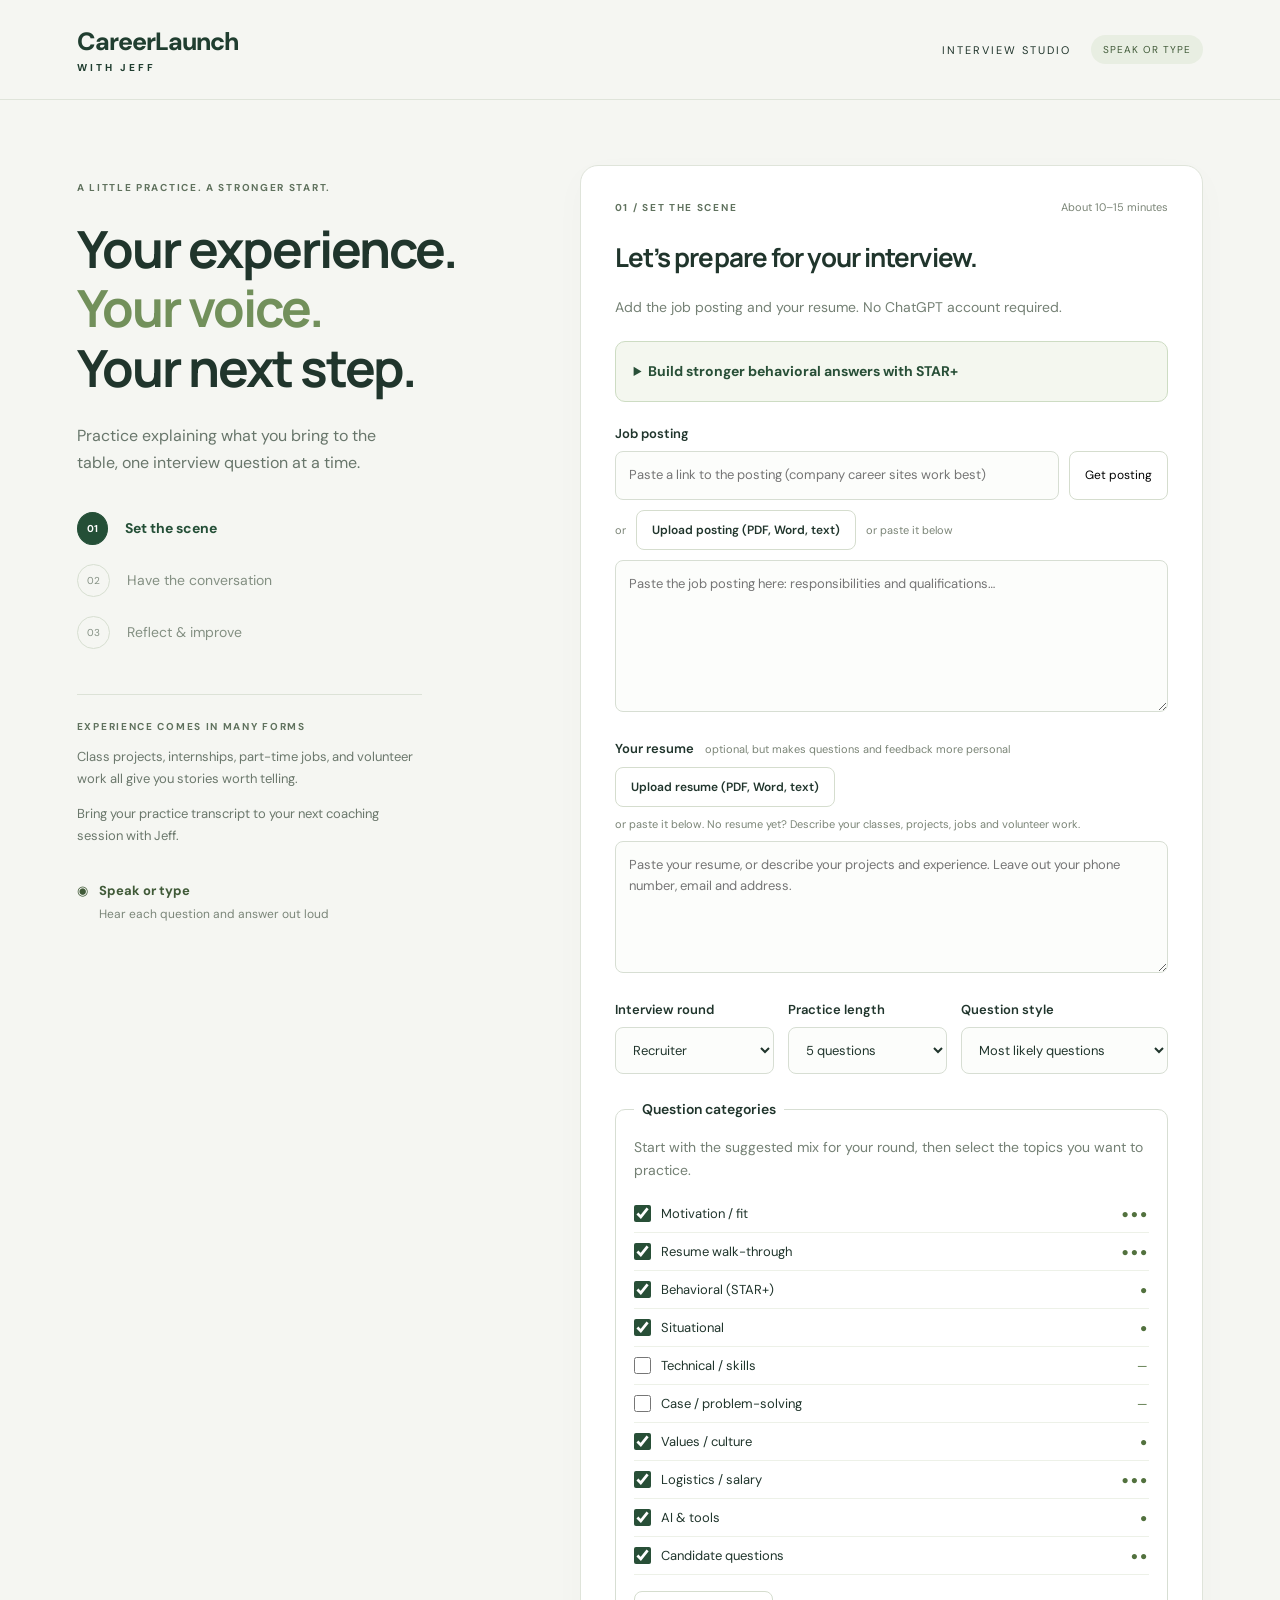
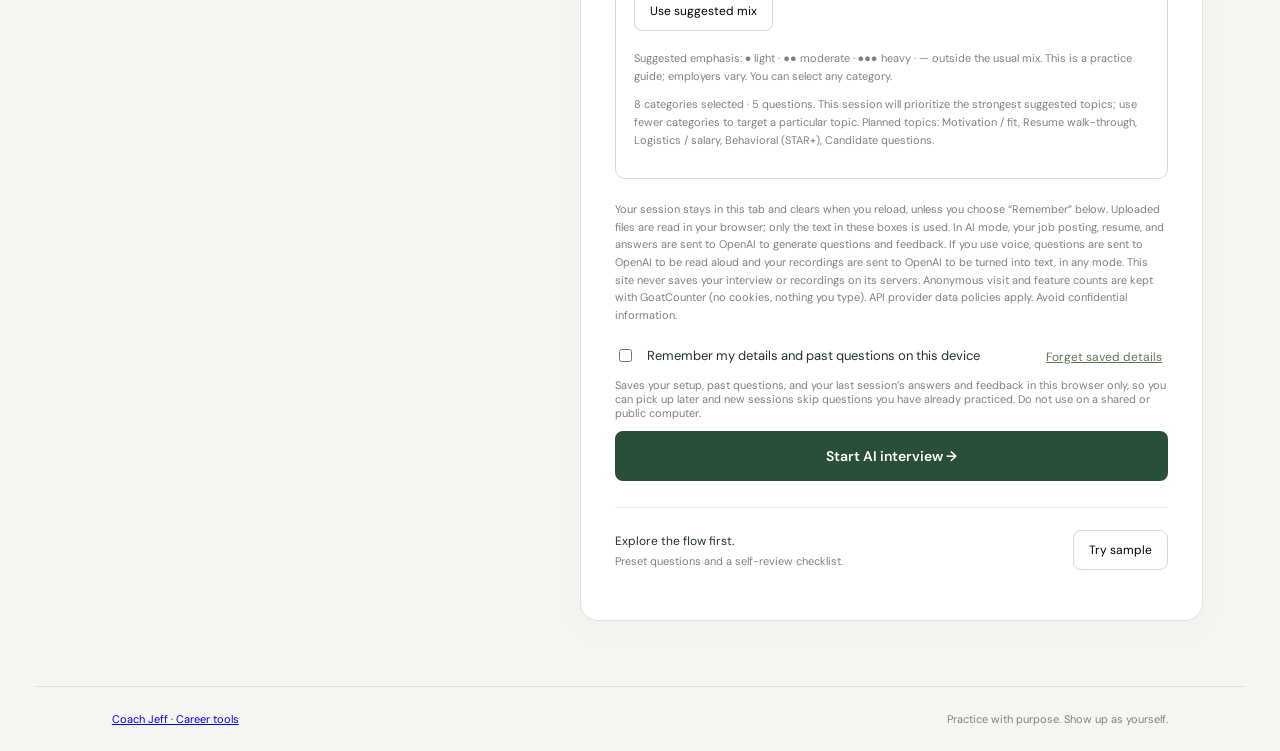
==== commit 8606c3ef: "Add GoatCounter (coachjeff-interview) to Interview Practice - Loads only on coachjeff.netlify.app; c" ====
--- a/interview/index.html
+++ b/interview/index.html
@@ -2,7 +2,7 @@
 <html lang="en"><head><meta charset="utf-8"><meta name="viewport" content="width=device-width,initial-scale=1"><title>Interview Practice | Coach Jeff</title><meta name="description" content="Practice a spoken or typed interview tailored to your target job, then review your answers. No ChatGPT account required."><link rel="stylesheet" href="/interview/style.css"><script type="module" src="/interview/app.js"></script></head>
 <body><header><a class="brand" href="/">CareerLaunch<span>WITH JEFF</span></a><div class="headerRight">INTERVIEW STUDIO <span class="pill">SPEAK OR TYPE</span></div></header>
 <main><aside><div class="eyebrow">A LITTLE PRACTICE. A STRONGER START.</div><h1>Your experience.<br><em>Your voice.</em><br>Your next step.</h1><p class="intro">Practice explaining what you bring to the table, one interview question at a time.</p><div class="steps" id="steps"><div class="step active"><span>01</span>Set the scene</div><div class="step"><span>02</span>Have the conversation</div><div class="step"><span>03</span>Reflect &amp; improve</div></div><div class="coach"><div class="eyebrow">EXPERIENCE COMES IN MANY FORMS</div><p>Class projects, internships, part-time jobs, and volunteer work all give you stories worth telling.</p><p>Bring your practice transcript to your next coaching session with Jeff.</p></div><div class="audio">◉ <strong>Speak or type</strong><span>Hear each question and answer out loud</span></div></aside>
-<section class="panel"><section id="setup"><div class="panelTop"><span class="eyebrow">01 / SET THE SCENE</span><span class="small">About 10–15 minutes</span></div><h2 tabindex="-1">Let’s prepare for your interview.</h2><p class="muted">Add the job posting and your resume. No ChatGPT account required.</p><details class="star-guide"><summary>Build stronger behavioral answers with STAR+</summary><p>Use this structure for questions about a past experience. For other question types, answer directly using a format that fits.</p><dl class="star-steps"><div><dt>S · Situation</dt><dd>Set the context.</dd></div><div><dt>T · Task</dt><dd>Explain your responsibility.</dd></div><div><dt>A · Action</dt><dd>Describe what you personally did.</dd></div><div><dt>R · Result</dt><dd>Share the outcome or lesson. Use numbers only when you know them.</dd></div><div class="star-plus"><dt>+ · Connect to the job posting</dt><dd>Name a skill or requirement in the posting and explain how your example prepares you to meet it.</dd></div></dl><p><strong>Example connection:</strong> “That experience improving inventory accuracy would help me meet your requirement for accurate reporting.” Use a connection supported by your own experience and the actual posting.</p></details><div id="saved-session" class="saved hidden"><strong>Welcome back.</strong> <span id="saved-summary"></span><p>Build on your last practice, or change the details below for a new session.</p><div class="again-buttons"><button type="button" class="secondary" id="saved-redo">↻ Redo those questions</button><button type="button" class="secondary" id="saved-weak">◎ New questions on my weak spots</button></div></div><form id="setup-form"><input type="hidden" id="role"><label for="job">Job posting</label><div class="import"><div class="link-row"><input id="job-url" type="url" inputmode="url" placeholder="Paste a link to the posting (company career sites work best)" aria-label="Link to the job posting"><button type="button" class="secondary" id="job-url-go">Get posting</button></div><div class="file-row"><span class="small">or</span><input type="file" id="job-file" class="visually-hidden" accept=".pdf,.docx,.txt,.md,application/pdf,application/vnd.openxmlformats-officedocument.wordprocessingml.document,text/plain"><label class="upload secondary" for="job-file">Upload posting (PDF, Word, text)</label><span class="small">or paste it below</span></div><p class="small import-status" id="job-status" role="status" aria-live="polite"></p></div><textarea id="job" required maxlength="16000" rows="6" placeholder="Paste the job posting here: responsibilities and qualifications…"></textarea><label for="resume">Your resume <span class="small">optional, but makes questions and feedback more personal</span></label><div class="import"><div class="file-row"><input type="file" id="resume-file" class="visually-hidden" accept=".pdf,.docx,.txt,.md,application/pdf,application/vnd.openxmlformats-officedocument.wordprocessingml.document,text/plain"><label class="upload secondary" for="resume-file">Upload resume (PDF, Word, text)</label><span class="small">or paste it below. No resume yet? Describe your classes, projects, jobs and volunteer work.</span></div><p class="small import-status" id="resume-status" role="status" aria-live="polite"></p></div><textarea id="resume" maxlength="16000" rows="5" placeholder="Paste your resume, or describe your projects and experience. Leave out your phone number, email and address."></textarea><div class="three"><div><label for="round">Interview round</label><select id="round"><option value="pre-screen">Pre-screen</option><option value="recruiter" selected>Recruiter</option><option value="hiring-manager">Hiring manager</option><option value="technical-case">Technical / case</option><option value="panel">Panel</option><option value="final">Final</option></select></div><div><label for="length">Practice length</label><select id="length"><option value="5">5 questions</option><option value="8">8 questions</option><option value="10">10 questions</option></select></div><div><label for="style">Question style</label><select id="style"><option value="likely" selected>Most likely questions</option><option value="mixed">Likely + a curveball or two</option><option value="curveball">Curveball challenge</option></select></div></div><fieldset class="focus-options"><legend>Question categories</legend><p class="muted">Start with the suggested mix for your round, then select the topics you want to practice.</p><div id="focus-options"></div><button type="button" class="secondary" id="reset-focus">Use suggested mix</button><p class="small">Suggested emphasis: ● light · ●● moderate · ●●● heavy · — outside the usual mix. This is a practice guide; employers vary. You can select any category.</p><p class="small" id="focus-summary" role="status"></p></fieldset><p class="privacy">Your session stays in this tab and clears when you reload, unless you choose “Remember” below. Uploaded files are read in your browser; only the text in these boxes is used. In AI mode, your job posting, resume, and answers are sent to OpenAI to generate questions and feedback. If you use voice, questions are sent to OpenAI to be read aloud and your recordings are sent to OpenAI to be turned into text, in any mode. This site never saves your interview or recordings on its servers. API provider data policies apply. Avoid confidential information.</p><div class="remember-row"><label class="check"><input type="checkbox" id="remember">Remember my details and past questions on this device</label><button type="button" class="link" id="forget">Forget saved details</button></div><p class="small">Saves your setup, past questions, and your last session’s answers and feedback in this browser only, so you can pick up later and new sessions skip questions you have already practiced. Do not use on a shared or public computer.</p><button class="primary" id="start" type="submit">Start AI interview →</button></form><div class="sample"><span>Explore the flow first.<small>Preset questions and a self-review checklist.</small></span><button class="secondary" id="sample" type="button">Try sample</button></div></section>
+<section class="panel"><section id="setup"><div class="panelTop"><span class="eyebrow">01 / SET THE SCENE</span><span class="small">About 10–15 minutes</span></div><h2 tabindex="-1">Let’s prepare for your interview.</h2><p class="muted">Add the job posting and your resume. No ChatGPT account required.</p><details class="star-guide"><summary>Build stronger behavioral answers with STAR+</summary><p>Use this structure for questions about a past experience. For other question types, answer directly using a format that fits.</p><dl class="star-steps"><div><dt>S · Situation</dt><dd>Set the context.</dd></div><div><dt>T · Task</dt><dd>Explain your responsibility.</dd></div><div><dt>A · Action</dt><dd>Describe what you personally did.</dd></div><div><dt>R · Result</dt><dd>Share the outcome or lesson. Use numbers only when you know them.</dd></div><div class="star-plus"><dt>+ · Connect to the job posting</dt><dd>Name a skill or requirement in the posting and explain how your example prepares you to meet it.</dd></div></dl><p><strong>Example connection:</strong> “That experience improving inventory accuracy would help me meet your requirement for accurate reporting.” Use a connection supported by your own experience and the actual posting.</p></details><div id="saved-session" class="saved hidden"><strong>Welcome back.</strong> <span id="saved-summary"></span><p>Build on your last practice, or change the details below for a new session.</p><div class="again-buttons"><button type="button" class="secondary" id="saved-redo">↻ Redo those questions</button><button type="button" class="secondary" id="saved-weak">◎ New questions on my weak spots</button></div></div><form id="setup-form"><input type="hidden" id="role"><label for="job">Job posting</label><div class="import"><div class="link-row"><input id="job-url" type="url" inputmode="url" placeholder="Paste a link to the posting (company career sites work best)" aria-label="Link to the job posting"><button type="button" class="secondary" id="job-url-go">Get posting</button></div><div class="file-row"><span class="small">or</span><input type="file" id="job-file" class="visually-hidden" accept=".pdf,.docx,.txt,.md,application/pdf,application/vnd.openxmlformats-officedocument.wordprocessingml.document,text/plain"><label class="upload secondary" for="job-file">Upload posting (PDF, Word, text)</label><span class="small">or paste it below</span></div><p class="small import-status" id="job-status" role="status" aria-live="polite"></p></div><textarea id="job" required maxlength="16000" rows="6" placeholder="Paste the job posting here: responsibilities and qualifications…"></textarea><label for="resume">Your resume <span class="small">optional, but makes questions and feedback more personal</span></label><div class="import"><div class="file-row"><input type="file" id="resume-file" class="visually-hidden" accept=".pdf,.docx,.txt,.md,application/pdf,application/vnd.openxmlformats-officedocument.wordprocessingml.document,text/plain"><label class="upload secondary" for="resume-file">Upload resume (PDF, Word, text)</label><span class="small">or paste it below. No resume yet? Describe your classes, projects, jobs and volunteer work.</span></div><p class="small import-status" id="resume-status" role="status" aria-live="polite"></p></div><textarea id="resume" maxlength="16000" rows="5" placeholder="Paste your resume, or describe your projects and experience. Leave out your phone number, email and address."></textarea><div class="three"><div><label for="round">Interview round</label><select id="round"><option value="pre-screen">Pre-screen</option><option value="recruiter" selected>Recruiter</option><option value="hiring-manager">Hiring manager</option><option value="technical-case">Technical / case</option><option value="panel">Panel</option><option value="final">Final</option></select></div><div><label for="length">Practice length</label><select id="length"><option value="5">5 questions</option><option value="8">8 questions</option><option value="10">10 questions</option></select></div><div><label for="style">Question style</label><select id="style"><option value="likely" selected>Most likely questions</option><option value="mixed">Likely + a curveball or two</option><option value="curveball">Curveball challenge</option></select></div></div><fieldset class="focus-options"><legend>Question categories</legend><p class="muted">Start with the suggested mix for your round, then select the topics you want to practice.</p><div id="focus-options"></div><button type="button" class="secondary" id="reset-focus">Use suggested mix</button><p class="small">Suggested emphasis: ● light · ●● moderate · ●●● heavy · — outside the usual mix. This is a practice guide; employers vary. You can select any category.</p><p class="small" id="focus-summary" role="status"></p></fieldset><p class="privacy">Your session stays in this tab and clears when you reload, unless you choose “Remember” below. Uploaded files are read in your browser; only the text in these boxes is used. In AI mode, your job posting, resume, and answers are sent to OpenAI to generate questions and feedback. If you use voice, questions are sent to OpenAI to be read aloud and your recordings are sent to OpenAI to be turned into text, in any mode. This site never saves your interview or recordings on its servers. Anonymous visit and feature counts are kept with GoatCounter (no cookies, nothing you type). API provider data policies apply. Avoid confidential information.</p><div class="remember-row"><label class="check"><input type="checkbox" id="remember">Remember my details and past questions on this device</label><button type="button" class="link" id="forget">Forget saved details</button></div><p class="small">Saves your setup, past questions, and your last session’s answers and feedback in this browser only, so you can pick up later and new sessions skip questions you have already practiced. Do not use on a shared or public computer.</p><button class="primary" id="start" type="submit">Start AI interview →</button></form><div class="sample"><span>Explore the flow first.<small>Preset questions and a self-review checklist.</small></span><button class="secondary" id="sample" type="button">Try sample</button></div></section>
 <section id="interview" class="hidden"><div class="panelTop"><span class="eyebrow">02 / THE CONVERSATION</span><span class="pill" id="mode"></span></div><h2 id="interview-title" tabindex="-1"></h2><div class="qbar"><span class="qcount" id="count"></span><label class="toggle"><input type="checkbox" id="read-aloud" checked>🔊 Read questions aloud</label></div><div class="progress"><div id="progress"></div></div><div class="conversation" id="conversation" role="log" aria-label="Interview transcript" aria-live="polite"></div><form id="answer-form"><details class="star-tip" id="star-reminder"><summary>💡 Answering with a story? Use STAR+</summary><p>Situation → Task → Action → Result → <strong>Connect to the job posting.</strong> Close with how your example prepares you for a specific requirement of this role. For other questions, answer directly in a format that fits.</p></details><div class="answer-box"><button type="button" class="mic" id="record">🎤 Answer out loud</button><p class="timer" id="timer" aria-live="off"></p><p class="voice-status" id="voice-status" role="status" aria-live="polite"></p><label for="answer" class="or-type">or type your answer</label><textarea id="answer" maxlength="5000" rows="5" required aria-describedby="star-reminder" placeholder="Type here, or tap Answer out loud and your words will appear here to review."></textarea></div><div class="send-row"><button class="primary" id="send" type="submit">Send answer →</button></div></form><button class="primary hidden" id="back-review">Return to review →</button><div class="actions"><button data-download>Download transcript</button><button data-reset>Start over</button></div></section>
 <section id="review" class="hidden"><div class="panelTop"><span class="eyebrow">03 / REFLECT &amp; IMPROVE</span><span class="pill" id="review-mode"></span></div><h2 tabindex="-1">You put in the practice.</h2><p class="muted">Choose one thing to strengthen for next time.</p><div id="feedback" class="report"></div><div id="delivery" class="review hidden"><h3>Answer length and delivery</h3><p>Target: 1:00–1:30 per answer, under 2:00. Spoken answers are timed; typed answers are estimated from word count. Filler-word counts come from the automatic transcript, so they are approximate.</p><ul id="delivery-list" class="delivery-list"></ul></div><div id="self-review" class="review hidden"><h3>Review your answers</h3><p>This sample uses preset questions. It has not assessed your answers.</p><label class="check"><input type="checkbox">Did I answer the question directly?</label><label class="check"><input type="checkbox">For behavioral answers, did I explain the Situation and my Task?</label><label class="check"><input type="checkbox">Did I explain the Actions I personally took?</label><label class="check"><input type="checkbox">Did I include a specific Result or lesson?</label><label class="check"><input type="checkbox">Did I add the +: connect my example to a specific skill or requirement in the job posting? If I did not provide a posting in sample mode, have I identified one to check?</label><label class="check"><input type="checkbox">Does the answer sound like something I would actually say?</label><h3>Your next coaching conversation</h3><p>Pick the answer you found hardest and bring it to Jeff. Work together on a clearer example, then practice it again.</p></div><p id="ai-note" class="small">AI feedback is practice guidance, not a hiring prediction. Review suggestions before adopting them.</p><button class="primary" data-download>Download session &amp; review ↓</button><div class="again"><h3>Practice again</h3><div class="again-buttons"><button type="button" class="secondary" id="redo">↻ Redo these same questions</button><button type="button" class="secondary" id="weak">◎ New questions on my weak spots</button></div><p class="small">Redo: answer the same questions again and see what improved. Weak spots: new questions aimed at what the feedback said to work on.</p></div><div class="actions"><button id="view-transcript">View transcript</button><button data-reset>Change setup</button></div></section>
 <p class="status" id="status" role="status" aria-live="polite"></p><div id="error" class="error hidden" role="alert"></div></section></main><footer><a href="/">Coach Jeff · Career tools</a><span>Practice with purpose. Show up as yourself.</span></footer><noscript>This interview tool requires JavaScript. Enable it in your browser to practice.</noscript></body></html>
